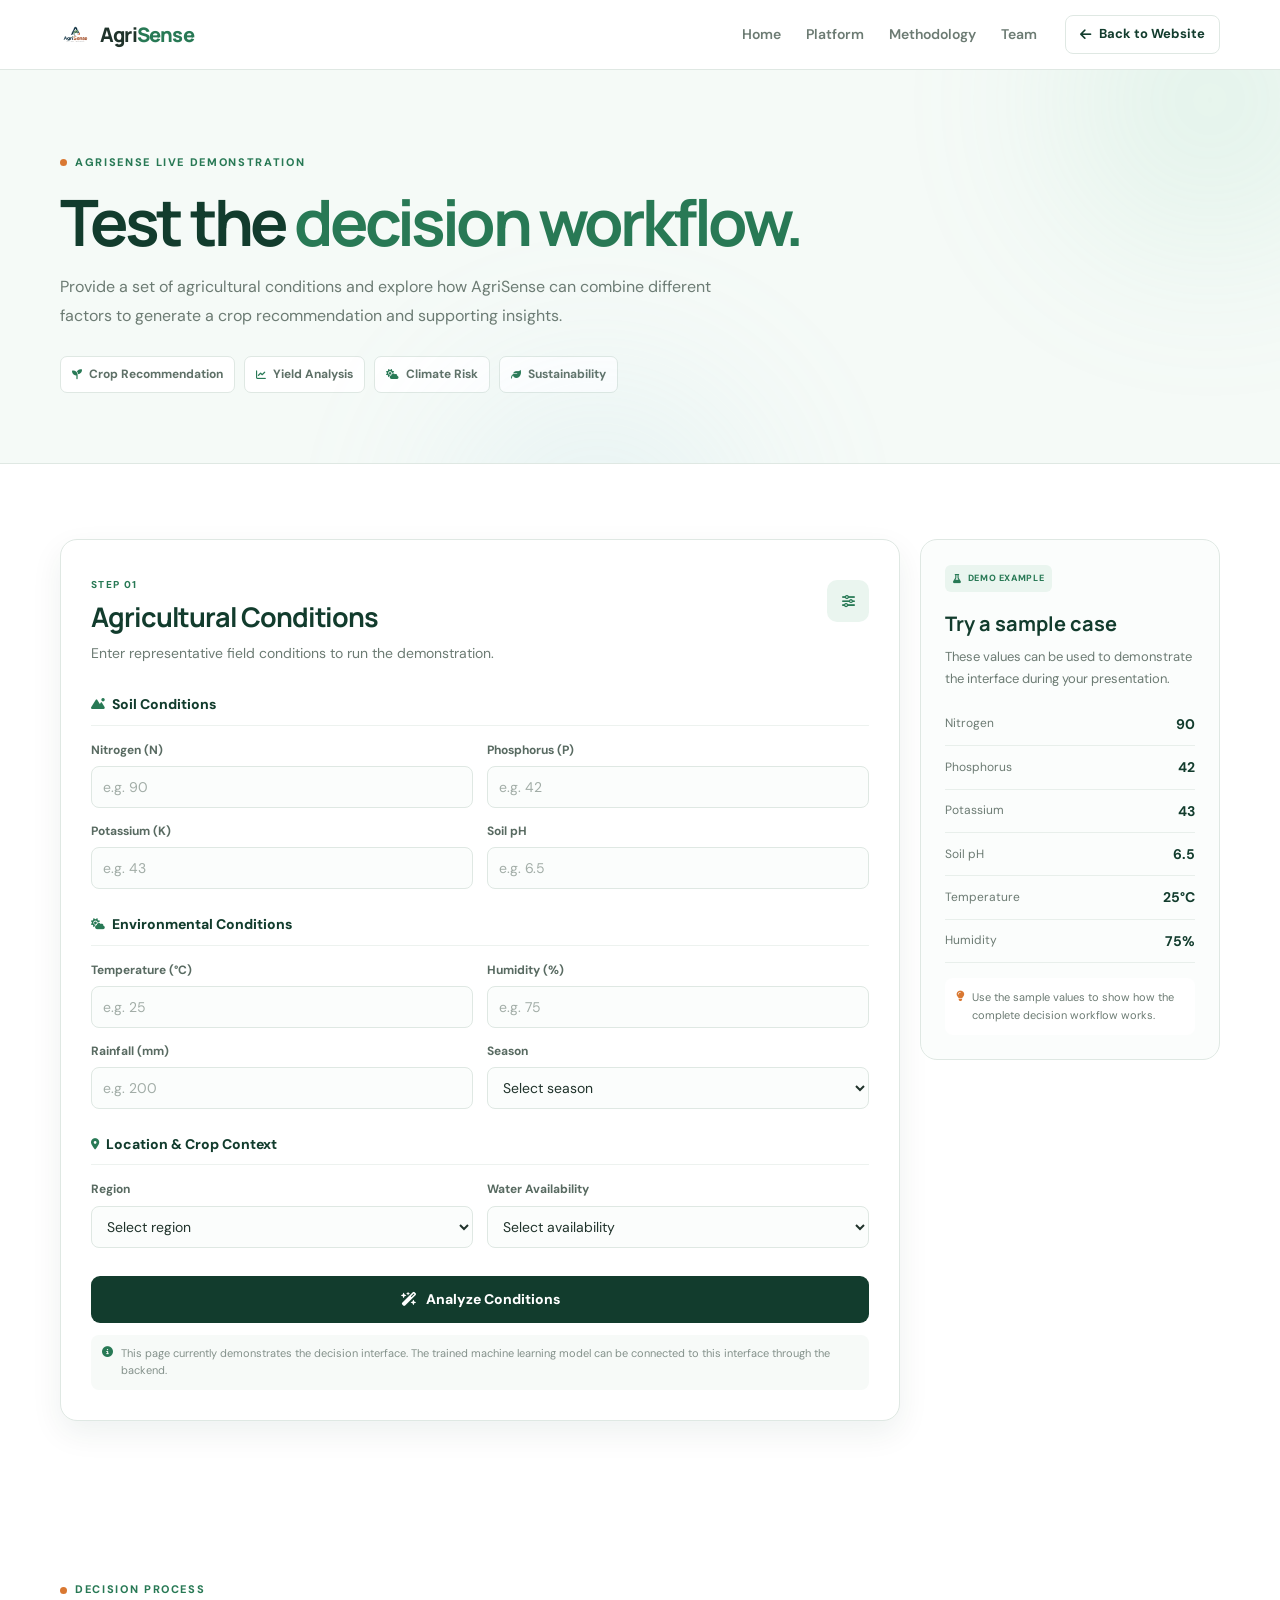
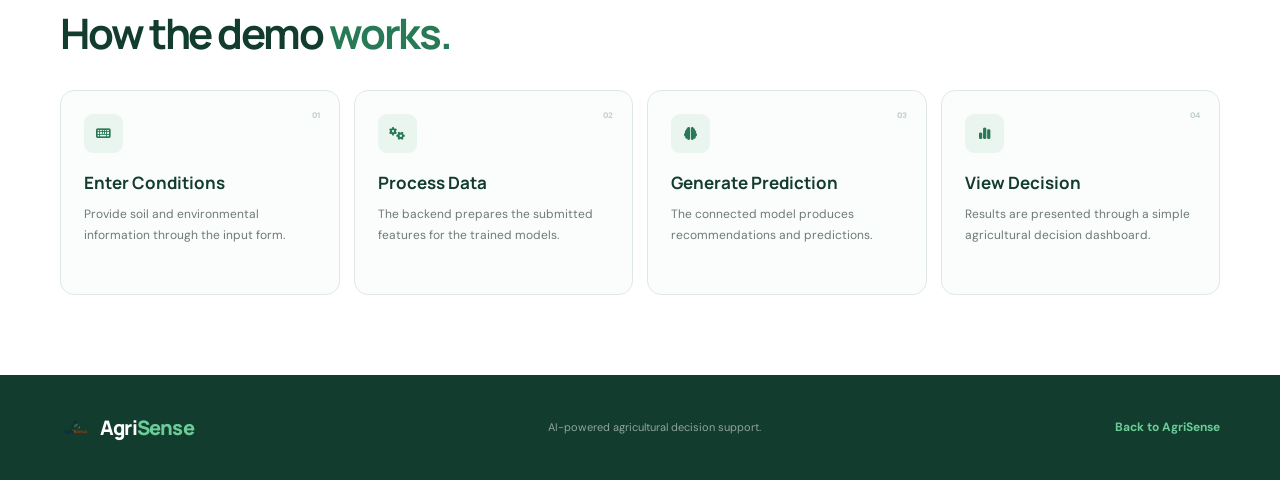
==== live-demo.html @ 23642eed "Add AgriSense frontend" ====
<!DOCTYPE html>
<html lang="en">

<head>

    <meta charset="UTF-8">

    <meta
        name="viewport"
        content="width=device-width, initial-scale=1.0"
    >

    <title>AgriSense | Live Demo</title>

    <meta
        name="description"
        content="AgriSense live agricultural decision-support demonstration."
    >

    <link rel="preconnect" href="https://fonts.googleapis.com">

    <link
        href="https://fonts.googleapis.com/css2?family=DM+Sans:wght@400;500;600;700&family=Manrope:wght@500;600;700;800&display=swap"
        rel="stylesheet"
    >

    <link
        rel="stylesheet"
        href="https://cdnjs.cloudflare.com/ajax/libs/font-awesome/6.5.2/css/all.min.css"
    >

    <link
        rel="stylesheet"
        href="css/demo.css"
    >

</head>


<body>


<!-- =====================================================
     HEADER
===================================================== -->

<header class="demo-header">

    <div class="demo-container nav-container">


        <a
            href="index.html"
            class="demo-brand"
        >

            <img
                src="assets/logo.png"
                alt="AgriSense"
            >

            <span>
                Agri<span>Sense</span>
            </span>

        </a>


        <nav class="demo-nav">

            <a href="index.html">
                Home
            </a>

            <a
                href="index.html#platform"
            >
                Platform
            </a>

            <a
                href="index.html#methodology"
            >
                Methodology
            </a>

            <a
                href="index.html#team"
            >
                Team
            </a>

        </nav>


        <a
            href="index.html"
            class="back-button"
        >

            <i class="fa-solid fa-arrow-left"></i>

            Back to Website

        </a>

    </div>

</header>



<main>


<!-- =====================================================
     DEMO HERO
===================================================== -->

<section class="demo-hero">

    <div class="demo-glow demo-glow-one"></div>

    <div class="demo-glow demo-glow-two"></div>


    <div class="demo-container">


        <div class="demo-hero-content">


            <div class="demo-label">

                <span></span>

                AGRISENSE LIVE DEMONSTRATION

            </div>


            <h1>

                Test the
                <span>decision workflow.</span>

            </h1>


            <p>

                Provide a set of agricultural conditions
                and explore how AgriSense can combine
                different factors to generate a crop
                recommendation and supporting insights.

            </p>


            <div class="demo-info">

                <div>

                    <i class="fa-solid fa-seedling"></i>

                    Crop Recommendation

                </div>


                <div>

                    <i class="fa-solid fa-chart-line"></i>

                    Yield Analysis

                </div>


                <div>

                    <i class="fa-solid fa-cloud-sun"></i>

                    Climate Risk

                </div>


                <div>

                    <i class="fa-solid fa-leaf"></i>

                    Sustainability

                </div>

            </div>

        </div>

    </div>

</section>



<!-- =====================================================
     INPUT WORKSPACE
===================================================== -->

<section class="demo-workspace">

    <div class="demo-container">


        <div class="workspace-grid">


            <!-- INPUT -->

            <div class="input-panel">


                <div class="panel-heading">


                    <div>

                        <span class="step-label">
                            STEP 01
                        </span>

                        <h2>
                            Agricultural Conditions
                        </h2>

                    </div>


                    <div class="panel-icon">

                        <i class="fa-solid fa-sliders"></i>

                    </div>

                </div>


                <p class="panel-description">

                    Enter representative field conditions
                    to run the demonstration.

                </p>



                <form
                    class="demo-form"
                    id="demoForm"
                >


                    <!-- SOIL -->

                    <div class="form-section-title">

                        <i class="fa-solid fa-mountain-sun"></i>

                        Soil Conditions

                    </div>


                    <div class="form-grid">


                        <div class="field">

                            <label for="nitrogen">
                                Nitrogen (N)
                            </label>

                            <input
                                type="number"
                                id="nitrogen"
                                name="nitrogen"
                                placeholder="e.g. 90"
                                min="0"
                                step="0.1"
                                required
                            >

                        </div>


                        <div class="field">

                            <label for="phosphorus">
                                Phosphorus (P)
                            </label>

                            <input
                                type="number"
                                id="phosphorus"
                                name="phosphorus"
                                placeholder="e.g. 42"
                                min="0"
                                step="0.1"
                                required
                            >

                        </div>


                        <div class="field">

                            <label for="potassium">
                                Potassium (K)
                            </label>

                            <input
                                type="number"
                                id="potassium"
                                name="potassium"
                                placeholder="e.g. 43"
                                min="0"
                                step="0.1"
                                required
                            >

                        </div>


                        <div class="field">

                            <label for="ph">
                                Soil pH
                            </label>

                            <input
                                type="number"
                                id="ph"
                                name="ph"
                                placeholder="e.g. 6.5"
                                min="0"
                                max="14"
                                step="0.1"
                                required
                            >

                        </div>


                    </div>



                    <!-- ENVIRONMENT -->

                    <div class="form-section-title">

                        <i class="fa-solid fa-cloud-sun"></i>

                        Environmental Conditions

                    </div>


                    <div class="form-grid">


                        <div class="field">

                            <label for="temperature">
                                Temperature (°C)
                            </label>

                            <input
                                type="number"
                                id="temperature"
                                name="temperature"
                                placeholder="e.g. 25"
                                step="0.1"
                                required
                            >

                        </div>


                        <div class="field">

                            <label for="humidity">
                                Humidity (%)
                            </label>

                            <input
                                type="number"
                                id="humidity"
                                name="humidity"
                                placeholder="e.g. 75"
                                min="0"
                                max="100"
                                step="0.1"
                                required
                            >

                        </div>


                        <div class="field">

                            <label for="rainfall">
                                Rainfall (mm)
                            </label>

                            <input
                                type="number"
                                id="rainfall"
                                name="rainfall"
                                placeholder="e.g. 200"
                                min="0"
                                step="0.1"
                                required
                            >

                        </div>


                        <div class="field">

                            <label for="season">
                                Season
                            </label>

                            <select
                                id="season"
                                name="season"
                                required
                            >

                                <option value="">
                                    Select season
                                </option>

                                <option value="kharif">
                                    Kharif
                                </option>

                                <option value="rabi">
                                    Rabi
                                </option>

                                <option value="summer">
                                    Summer
                                </option>

                                <option value="winter">
                                    Winter
                                </option>

                            </select>

                        </div>


                    </div>



                    <!-- LOCATION -->

                    <div class="form-section-title">

                        <i class="fa-solid fa-location-dot"></i>

                        Location & Crop Context

                    </div>


                    <div class="form-grid">


                        <div class="field">

                            <label for="location">
                                Region
                            </label>

                            <select
                                id="location"
                                name="location"
                            >

                                <option value="">
                                    Select region
                                </option>

                                <option value="central">
                                    Central Bangladesh
                                </option>

                                <option value="north">
                                    Northern Bangladesh
                                </option>

                                <option value="south">
                                    Southern Bangladesh
                                </option>

                                <option value="east">
                                    Eastern Bangladesh
                                </option>

                                <option value="west">
                                    Western Bangladesh
                                </option>

                            </select>

                        </div>


                        <div class="field">

                            <label for="water">
                                Water Availability
                            </label>

                            <select
                                id="water"
                                name="water"
                            >

                                <option value="">
                                    Select availability
                                </option>

                                <option value="low">
                                    Low
                                </option>

                                <option value="medium">
                                    Moderate
                                </option>

                                <option value="high">
                                    High
                                </option>

                            </select>

                        </div>


                    </div>



                    <button
                        type="submit"
                        class="analyze-button"
                        id="analyzeButton"
                    >

                        <i class="fa-solid fa-wand-magic-sparkles"></i>

                        Analyze Conditions

                    </button>


                    <div class="demo-disclaimer">

                        <i class="fa-solid fa-circle-info"></i>

                        <span>

                            This page currently demonstrates
                            the decision interface. The trained
                            machine learning model can be connected
                            to this interface through the backend.

                        </span>

                    </div>


                </form>

            </div>



            <!-- EXAMPLE -->

            <aside class="example-panel">


                <span class="example-badge">

                    <i class="fa-solid fa-flask"></i>

                    DEMO EXAMPLE

                </span>


                <h3>
                    Try a sample case
                </h3>


                <p>

                    These values can be used to demonstrate
                    the interface during your presentation.

                </p>


                <div class="example-item">

                    <span>
                        Nitrogen
                    </span>

                    <strong>
                        90
                    </strong>

                </div>


                <div class="example-item">

                    <span>
                        Phosphorus
                    </span>

                    <strong>
                        42
                    </strong>

                </div>


                <div class="example-item">

                    <span>
                        Potassium
                    </span>

                    <strong>
                        43
                    </strong>

                </div>


                <div class="example-item">

                    <span>
                        Soil pH
                    </span>

                    <strong>
                        6.5
                    </strong>

                </div>


                <div class="example-item">

                    <span>
                        Temperature
                    </span>

                    <strong>
                        25°C
                    </strong>

                </div>


                <div class="example-item">

                    <span>
                        Humidity
                    </span>

                    <strong>
                        75%
                    </strong>

                </div>


                <div class="example-footer">

                    <i class="fa-solid fa-lightbulb"></i>

                    <span>

                        Use the sample values to show how
                        the complete decision workflow works.

                    </span>

                </div>


            </aside>

        </div>

    </div>

</section>



<!-- =====================================================
     LOADING
===================================================== -->

<section
    class="analysis-loading"
    id="analysisLoading"
>

    <div class="demo-container">

        <div class="loader-circle">

            <i class="fa-solid fa-leaf"></i>

        </div>


        <h3>
            Analyzing agricultural conditions
        </h3>


        <p>
            Combining input factors and preparing
            the decision output...
        </p>

    </div>

</section>



<!-- =====================================================
     RESULTS
===================================================== -->

<section
    class="results-section"
    id="results"
>

    <div class="demo-container">


        <div class="results-heading">

            <div>

                <div class="demo-label">

                    <span></span>

                    ANALYSIS RESULT

                </div>

                <h2>

                    Recommended
                    <span>decision.</span>

                </h2>

            </div>


            <p>

                The result summarizes the model decision
                together with supporting agricultural
                indicators.

            </p>

        </div>



        <!-- MAIN RESULT -->

        <div class="main-result-card">


            <div class="result-main">


                <div class="result-rank">
                    #1
                </div>


                <div class="result-crop-icon">

                    <i class="fa-solid fa-wheat-awn"></i>

                </div>


                <div>

                    <span class="result-small-title">
                        RECOMMENDED CROP
                    </span>

                    <h3 id="recommendedCrop">
                        Rice
                    </h3>

                    <p id="recommendationText">
                        Strong overall suitability
                        under the provided conditions.
                    </p>

                </div>

            </div>


            <div class="result-score">

                <span>
                    Suitability
                </span>

                <strong id="suitabilityScore">
                    92%
                </strong>

            </div>

        </div>



        <!-- METRICS -->

        <div class="result-metrics">


            <div class="metric-card">

                <div class="metric-icon">

                    <i class="fa-solid fa-chart-line"></i>

                </div>

                <span>
                    Estimated Yield
                </span>

                <strong id="yieldValue">
                    4.8 t/ha
                </strong>

            </div>


            <div class="metric-card">

                <div class="metric-icon">

                    <i class="fa-solid fa-seedling"></i>

                </div>

                <span>
                    Soil Suitability
                </span>

                <strong id="soilSuitability">
                    High
                </strong>

            </div>


            <div class="metric-card">

                <div class="metric-icon">

                    <i class="fa-solid fa-cloud-sun"></i>

                </div>

                <span>
                    Climate Risk
                </span>

                <strong
                    class="risk-low"
                    id="climateRisk"
                >
                    Low
                </strong>

            </div>


            <div class="metric-card">

                <div class="metric-icon">

                    <i class="fa-solid fa-leaf"></i>

                </div>

                <span>
                    Sustainability
                </span>

                <strong id="sustainabilityScore">
                    87%
                </strong>

            </div>


        </div>



        <!-- LOWER RESULTS -->

        <div class="results-grid">


            <!-- ALTERNATIVES -->

            <div class="alternative-panel">


                <div class="result-panel-heading">

                    <div>

                        <span>
                            ALTERNATIVES
                        </span>

                        <h3>
                            Other suitable crops
                        </h3>

                    </div>

                    <i class="fa-solid fa-list-ol"></i>

                </div>


                <div class="alternative-row">


                    <div>

                        <span class="alternative-rank">
                            02
                        </span>

                        <strong>
                            Maize
                        </strong>

                    </div>


                    <div>

                        <strong>
                            84%
                        </strong>

                        <small>
                            suitability
                        </small>

                    </div>

                </div>


                <div class="alternative-row">


                    <div>

                        <span class="alternative-rank">
                            03
                        </span>

                        <strong>
                            Wheat
                        </strong>

                    </div>


                    <div>

                        <strong>
                            79%
                        </strong>

                        <small>
                            suitability
                        </small>

                    </div>

                </div>


                <div class="alternative-row">


                    <div>

                        <span class="alternative-rank">
                            04
                        </span>

                        <strong>
                            Potato
                        </strong>

                    </div>


                    <div>

                        <strong>
                            74%
                        </strong>

                        <small>
                            suitability
                        </small>

                    </div>

                </div>


            </div>



            <!-- INSIGHT -->

            <div class="insight-panel">


                <div class="result-panel-heading">

                    <div>

                        <span>
                            MODEL INSIGHT
                        </span>

                        <h3>
                            Why this recommendation?
                        </h3>

                    </div>

                    <i class="fa-solid fa-brain"></i>

                </div>


                <p id="insightText">

                    The recommended crop shows strong
                    compatibility with the provided soil
                    nutrients, pH and environmental
                    conditions. The combination of these
                    factors contributes to the higher
                    suitability score.

                </p>


                <div class="insight-points">


                    <div>

                        <i class="fa-solid fa-check"></i>

                        Suitable soil condition

                    </div>


                    <div>

                        <i class="fa-solid fa-check"></i>

                        Favorable temperature range

                    </div>


                    <div>

                        <i class="fa-solid fa-check"></i>

                        Adequate moisture condition

                    </div>


                    <div>

                        <i class="fa-solid fa-check"></i>

                        Lower estimated production risk

                    </div>


                </div>

            </div>

        </div>



        <!-- ACTIONS -->

        <div class="result-actions">


            <button
                type="button"
                class="secondary-demo-button"
                id="editInputs"
            >

                <i class="fa-solid fa-pen"></i>

                Modify Inputs

            </button>


            <button
                type="button"
                class="primary-demo-button"
                id="runAgain"
            >

                <i class="fa-solid fa-rotate"></i>

                Run Again

            </button>

        </div>


    </div>

</section>



<!-- =====================================================
     HOW IT WORKS
===================================================== -->

<section class="how-section">

    <div class="demo-container">


        <div class="how-heading">

            <div class="demo-label">

                <span></span>

                DECISION PROCESS

            </div>


            <h2>

                How the demo
                <span>works.</span>

            </h2>

        </div>



        <div class="how-grid">


            <article class="how-card">

                <span>
                    01
                </span>

                <i class="fa-solid fa-keyboard"></i>

                <h3>
                    Enter Conditions
                </h3>

                <p>

                    Provide soil and environmental
                    information through the input form.

                </p>

            </article>


            <article class="how-card">

                <span>
                    02
                </span>

                <i class="fa-solid fa-gears"></i>

                <h3>
                    Process Data
                </h3>

                <p>

                    The backend prepares the submitted
                    features for the trained models.

                </p>

            </article>


            <article class="how-card">

                <span>
                    03
                </span>

                <i class="fa-solid fa-brain"></i>

                <h3>
                    Generate Prediction
                </h3>

                <p>

                    The connected model produces
                    recommendations and predictions.

                </p>

            </article>


            <article class="how-card">

                <span>
                    04
                </span>

                <i class="fa-solid fa-chart-simple"></i>

                <h3>
                    View Decision
                </h3>

                <p>

                    Results are presented through a
                    simple agricultural decision dashboard.

                </p>

            </article>


        </div>

    </div>

</section>



</main>



<!-- =====================================================
     FOOTER
===================================================== -->

<footer class="demo-footer">

    <div class="demo-container footer-inner">


        <a
            href="index.html"
            class="demo-brand"
        >

            <img
                src="assets/logo.png"
                alt="AgriSense"
            >

            <span>
                Agri<span>Sense</span>
            </span>

        </a>


        <p>
            AI-powered agricultural decision support.
        </p>


        <a href="index.html">
            Back to AgriSense
        </a>

    </div>

</footer>



<script src="js/demo.js"></script>

</body>

</html>
---- css/demo.css ----
:root {
    --demo-green-dark: #123c2d;
    --demo-green: #287955;
    --demo-green-light: #eaf5ef;
    --demo-green-soft: #f5faf7;

    --demo-orange: #d97832;

    --demo-text: #20332b;
    --demo-muted: #6c7b73;
    --demo-light-text: #94a099;

    --demo-border: #dfe8e3;
    --demo-white: #ffffff;

    --demo-container: 1160px;

    --demo-shadow:
        0 12px 32px rgba(18, 60, 45, .07);
}


/* =========================================================
   RESET
========================================================= */

* {
    margin: 0;
    padding: 0;
    box-sizing: border-box;
}

html {
    scroll-behavior: smooth;
}

body {
    font-family: "DM Sans", sans-serif;

    color: var(--demo-text);

    background: #ffffff;

    line-height: 1.6;

    overflow-x: hidden;
}

a {
    text-decoration: none;

    color: inherit;
}

button,
input,
textarea,
select {
    font: inherit;
}

button {
    border: 0;
}

input,
textarea,
select {
    outline: none;
}

img {
    max-width: 100%;

    display: block;
}

::selection {
    background: var(--demo-green);

    color: white;
}


/* =========================================================
   CONTAINER
========================================================= */

.demo-container {
    width:
        min(
            calc(100% - 40px),
            var(--demo-container)
        );

    margin: auto;
}


/* =========================================================
   HEADER
========================================================= */

.demo-header {
    position: sticky;

    top: 0;

    z-index: 1000;

    height: 70px;

    background: rgba(255,255,255,.97);

    border-bottom: 1px solid var(--demo-border);

    backdrop-filter: blur(10px);
}

.nav-container {
    height: 100%;

    display: flex;

    align-items: center;

    gap: 28px;
}


/* BRAND */

.demo-brand {
    display: inline-flex;

    align-items: center;

    gap: 9px;

    font-family: "Manrope", sans-serif;

    font-size: 20px;

    font-weight: 800;

    letter-spacing: -.04em;

    flex-shrink: 0;
}

.demo-brand img {
    width: 31px;
    height: 31px;

    object-fit: contain;
}

.demo-brand span {
    color: var(--demo-text);
}

.demo-brand span span {
    color: var(--demo-green);
}


/* NAV */

.demo-nav {
    display: flex;

    align-items: center;

    gap: 25px;

    margin-left: auto;
}

.demo-nav a {
    color: var(--demo-muted);

    font-size: 10px;

    font-weight: 600;

    transition: color .2s ease;
}

.demo-nav a:hover {
    color: var(--demo-green);
}


/* BACK */

.back-button {
    display: inline-flex;

    align-items: center;

    gap: 8px;

    min-height: 39px;

    padding: 0 14px;

    border: 1px solid var(--demo-border);

    border-radius: 8px;

    background: white;

    color: var(--demo-green-dark);

    font-size: 9px;

    font-weight: 700;

    transition: .25s ease;
}

.back-button:hover {
    border-color: var(--demo-green);

    background: var(--demo-green-light);
}


/* =========================================================
   HERO
========================================================= */

.demo-hero {
    position: relative;

    overflow: hidden;

    padding: 78px 0 70px;

    background: var(--demo-green-soft);

    border-bottom: 1px solid var(--demo-border);
}

.demo-hero-content {
    max-width: 770px;
}

.demo-label {
    display: inline-flex;

    align-items: center;

    gap: 8px;

    color: var(--demo-green);

    font-size: 9px;

    font-weight: 800;

    letter-spacing: .15em;
}

.demo-label span {
    width: 7px;
    height: 7px;

    border-radius: 50%;

    background: var(--demo-orange);
}

.demo-hero h1 {
    margin-top: 15px;

    font-family: "Manrope", sans-serif;

    font-size: clamp(
        42px,
        5.2vw,
        64px
    );

    line-height: 1.04;

    letter-spacing: -.06em;

    color: var(--demo-green-dark);
}

.demo-hero h1 span {
    color: var(--demo-green);
}

.demo-hero-content > p {
    max-width: 700px;

    margin-top: 18px;

    color: var(--demo-muted);

    font-size: 13px;

    line-height: 1.85;
}


/* INFO */

.demo-info {
    display: flex;

    flex-wrap: wrap;

    gap: 9px;

    margin-top: 25px;
}

.demo-info div {
    display: inline-flex;

    align-items: center;

    gap: 7px;

    padding: 8px 11px;

    border: 1px solid var(--demo-border);

    border-radius: 7px;

    background: white;

    color: #5e7067;

    font-size: 8px;

    font-weight: 700;
}

.demo-info i {
    color: var(--demo-green);

    font-size: 10px;
}


/* BACKGROUND DECORATION */

.demo-glow {
    position: absolute;

    width: 300px;
    height: 300px;

    border-radius: 50%;

    filter: blur(90px);

    opacity: .14;

    pointer-events: none;
}

.demo-glow-one {
    right: -80px;

    top: -120px;

    background: #72c79d;
}

.demo-glow-two {
    left: 35%;

    bottom: -220px;

    background: #91c9dc;
}


/* =========================================================
   WORKSPACE
========================================================= */

.demo-workspace {
    padding: 75px 0;

    background: white;
}

.workspace-grid {
    display: grid;

    grid-template-columns:
        minmax(0, 1fr)
        300px;

    gap: 20px;

    align-items: start;
}


/* =========================================================
   INPUT PANEL
========================================================= */

.input-panel {
    padding: 30px;

    border: 1px solid var(--demo-border);

    border-radius: 17px;

    background: white;

    box-shadow: var(--demo-shadow);
}

.panel-heading {
    display: flex;

    align-items: center;

    justify-content: space-between;

    gap: 20px;
}

.step-label {
    color: var(--demo-green);

    font-size: 8px;

    font-weight: 800;

    letter-spacing: .13em;
}

.panel-heading h2 {
    margin-top: 5px;

    font-family: "Manrope", sans-serif;

    font-size: 24px;

    line-height: 1.2;

    letter-spacing: -.04em;

    color: var(--demo-green-dark);
}

.panel-icon {
    width: 42px;
    height: 42px;

    display: grid;

    place-items: center;

    border-radius: 10px;

    background: var(--demo-green-light);

    color: var(--demo-green);

    font-size: 13px;
}

.panel-description {
    max-width: 620px;

    margin-top: 8px;

    color: var(--demo-muted);

    font-size: 10px;

    line-height: 1.7;
}


/* =========================================================
   FORM
========================================================= */

.demo-form {
    margin-top: 28px;
}

.form-section-title {
    display: flex;

    align-items: center;

    gap: 7px;

    margin-top: 24px;

    padding-bottom: 9px;

    border-bottom: 1px solid #edf2ef;

    color: var(--demo-green-dark);

    font-size: 10px;

    font-weight: 800;
}

.form-section-title:first-child {
    margin-top: 0;
}

.form-section-title i {
    color: var(--demo-green);

    font-size: 11px;
}

.form-grid {
    display: grid;

    grid-template-columns:
        repeat(2,1fr);

    gap: 14px;

    margin-top: 15px;
}

.field {
    display: flex;

    flex-direction: column;

    gap: 6px;
}

.field label {
    color: #586a61;

    font-size: 8px;

    font-weight: 700;
}

.field input,
.field select {
    width: 100%;

    height: 42px;

    padding: 0 11px;

    border: 1px solid var(--demo-border);

    border-radius: 8px;

    background: #fbfdfc;

    color: var(--demo-text);

    font-size: 10px;

    transition:
        border-color .2s ease,
        box-shadow .2s ease,
        background .2s ease;
}

.field input:focus,
.field select:focus {
    border-color: var(--demo-green);

    background: white;

    box-shadow:
        0 0 0 3px
        rgba(40,121,85,.08);
}

.field input::placeholder {
    color: #a2ada7;
}


/* =========================================================
   ANALYZE BUTTON
========================================================= */

.analyze-button {
    width: 100%;

    min-height: 47px;

    display: flex;

    align-items: center;

    justify-content: center;

    gap: 9px;

    margin-top: 28px;

    border-radius: 9px;

    background: var(--demo-green-dark);

    color: white;

    font-size: 10px;

    font-weight: 800;

    cursor: pointer;

    transition:
        background .25s ease,
        transform .25s ease;
}

.analyze-button:hover {
    background: var(--demo-green);

    transform: translateY(-2px);
}

.analyze-button:disabled {
    opacity: .7;

    cursor: wait;

    transform: none;
}


/* =========================================================
   DISCLAIMER
========================================================= */

.demo-disclaimer {
    display: flex;

    align-items: flex-start;

    gap: 8px;

    margin-top: 12px;

    padding: 10px 11px;

    border-radius: 8px;

    background: #f7faf8;

    color: #84918b;

    font-size: 8px;

    line-height: 1.6;
}

.demo-disclaimer i {
    flex-shrink: 0;

    margin-top: 2px;

    color: var(--demo-green);
}


/* =========================================================
   EXAMPLE PANEL
========================================================= */

.example-panel {
    position: sticky;

    top: 90px;

    padding: 24px;

    border: 1px solid var(--demo-border);

    border-radius: 17px;

    background: #fbfdfc;
}

.example-badge {
    display: inline-flex;

    align-items: center;

    gap: 6px;

    padding: 6px 8px;

    border-radius: 6px;

    background: var(--demo-green-light);

    color: var(--demo-green);

    font-size: 7px;

    font-weight: 800;

    letter-spacing: .07em;
}

.example-panel h3 {
    margin-top: 16px;

    font-family: "Manrope", sans-serif;

    font-size: 17px;

    color: var(--demo-green-dark);
}

.example-panel > p {
    margin-top: 6px;

    color: var(--demo-muted);

    font-size: 9px;

    line-height: 1.65;
}

.example-item {
    display: flex;

    align-items: center;

    justify-content: space-between;

    padding: 10px 0;

    border-bottom: 1px solid #e8efeb;
}

.example-item:first-of-type {
    margin-top: 13px;
}

.example-item span {
    color: var(--demo-muted);

    font-size: 9px;
}

.example-item strong {
    color: var(--demo-green-dark);

    font-size: 10px;
}

.example-footer {
    display: flex;

    gap: 8px;

    margin-top: 15px;

    padding: 11px;

    border-radius: 8px;

    background: white;

    color: var(--demo-muted);

    font-size: 8px;

    line-height: 1.6;
}

.example-footer i {
    color: var(--demo-orange);

    margin-top: 2px;
}


/* =========================================================
   LOADING
========================================================= */

.analysis-loading {
    display: none;

    padding: 80px 0;

    text-align: center;

    background: var(--demo-green-soft);

    border-top: 1px solid var(--demo-border);

    border-bottom: 1px solid var(--demo-border);
}

.analysis-loading.show {
    display: block;

    animation:
        fadeIn .35s ease;
}

.loader-circle {
    width: 54px;
    height: 54px;

    display: grid;

    place-items: center;

    margin: auto;

    border: 2px solid #cfe4d8;

    border-top-color: var(--demo-green);

    border-radius: 50%;

    color: var(--demo-green);

    animation:
        spin 1s linear infinite;
}

.loader-circle i {
    animation:
        counterSpin 1s linear infinite;
}

.analysis-loading h3 {
    margin-top: 18px;

    font-family: "Manrope", sans-serif;

    font-size: 18px;

    color: var(--demo-green-dark);
}

.analysis-loading p {
    margin-top: 5px;

    color: var(--demo-muted);

    font-size: 10px;
}

@keyframes spin {

    to {
        transform: rotate(360deg);
    }

}

@keyframes counterSpin {

    to {
        transform: rotate(-360deg);
    }

}

@keyframes fadeIn {

    from {
        opacity: 0;
    }

    to {
        opacity: 1;
    }

}


/* =========================================================
   RESULTS
========================================================= */

.results-section {
    display: none;

    padding: 78px 0;

    background: #f7faf8;

    border-top: 1px solid var(--demo-border);
}

.results-section.show {
    display: block;

    animation:
        resultAppear .6s ease;
}

@keyframes resultAppear {

    from {
        opacity: 0;

        transform: translateY(18px);
    }

    to {
        opacity: 1;

        transform: translateY(0);
    }

}

.results-heading {
    display: grid;

    grid-template-columns: 1fr 1fr;

    gap: 50px;

    align-items: end;

    margin-bottom: 30px;
}

.results-heading h2 {
    margin-top: 10px;

    font-family: "Manrope", sans-serif;

    font-size: clamp(
        31px,
        4vw,
        46px
    );

    line-height: 1.05;

    letter-spacing: -.05em;

    color: var(--demo-green-dark);
}

.results-heading h2 span {
    color: var(--demo-green);
}

.results-heading > p {
    color: var(--demo-muted);

    font-size: 10px;

    line-height: 1.8;
}


/* =========================================================
   MAIN RESULT
========================================================= */

.main-result-card {
    display: flex;

    align-items: center;

    justify-content: space-between;

    gap: 30px;

    padding: 27px 30px;

    border: 1px solid #cfe1d7;

    border-radius: 16px;

    background: white;

    box-shadow: var(--demo-shadow);
}

.result-main {
    display: flex;

    align-items: center;

    gap: 15px;
}

.result-rank {
    width: 34px;
    height: 34px;

    display: grid;

    place-items: center;

    border-radius: 8px;

    background: var(--demo-green-dark);

    color: white;

    font-size: 9px;

    font-weight: 800;
}

.result-crop-icon {
    width: 50px;
    height: 50px;

    display: grid;

    place-items: center;

    border-radius: 12px;

    background: var(--demo-green-light);

    color: var(--demo-green);

    font-size: 18px;
}

.result-small-title {
    color: var(--demo-light-text);

    font-size: 7px;

    font-weight: 800;

    letter-spacing: .13em;
}

.result-main h3 {
    margin-top: 1px;

    font-family: "Manrope", sans-serif;

    font-size: 25px;

    letter-spacing: -.04em;

    color: var(--demo-green-dark);
}

.result-main p {
    margin-top: 2px;

    color: var(--demo-muted);

    font-size: 9px;
}

.result-score {
    min-width: 110px;

    text-align: right;
}

.result-score span {
    display: block;

    color: var(--demo-light-text);

    font-size: 8px;
}

.result-score strong {
    display: block;

    margin-top: 1px;

    color: var(--demo-green);

    font-family: "Manrope", sans-serif;

    font-size: 31px;

    line-height: 1;
}


/* =========================================================
   METRICS
========================================================= */

.result-metrics {
    display: grid;

    grid-template-columns:
        repeat(4,1fr);

    gap: 13px;

    margin-top: 14px;
}

.metric-card {
    min-height: 125px;

    padding: 18px;

    border: 1px solid var(--demo-border);

    border-radius: 13px;

    background: white;
}

.metric-icon {
    width: 30px;
    height: 30px;

    display: grid;

    place-items: center;

    border-radius: 7px;

    background: var(--demo-green-light);

    color: var(--demo-green);

    font-size: 10px;
}

.metric-card > span {
    display: block;

    margin-top: 14px;

    color: var(--demo-muted);

    font-size: 8px;
}

.metric-card > strong {
    display: block;

    margin-top: 3px;

    font-family: "Manrope", sans-serif;

    font-size: 17px;

    color: var(--demo-green-dark);
}

.metric-card .risk-low {
    color: var(--demo-green);
}


/* =========================================================
   LOWER RESULTS
========================================================= */

.results-grid {
    display: grid;

    grid-template-columns:
        .9fr
        1.1fr;

    gap: 14px;

    margin-top: 14px;
}

.alternative-panel,
.insight-panel {
    padding: 24px;

    border: 1px solid var(--demo-border);

    border-radius: 13px;

    background: white;
}

.result-panel-heading {
    display: flex;

    align-items: flex-start;

    justify-content: space-between;

    gap: 20px;
}

.result-panel-heading span {
    color: var(--demo-green);

    font-size: 7px;

    font-weight: 800;

    letter-spacing: .12em;
}

.result-panel-heading h3 {
    margin-top: 4px;

    font-family: "Manrope", sans-serif;

    font-size: 16px;

    color: var(--demo-green-dark);
}

.result-panel-heading > i {
    color: var(--demo-green);

    font-size: 14px;
}


/* ALTERNATIVES */

.alternative-row {
    display: flex;

    align-items: center;

    justify-content: space-between;

    padding: 14px 0;

    border-bottom: 1px solid #edf2ef;
}

.alternative-row:last-child {
    border-bottom: 0;
}

.alternative-row > div:first-child {
    display: flex;

    align-items: center;

    gap: 9px;
}

.alternative-rank {
    width: 25px;
    height: 25px;

    display: grid;

    place-items: center;

    border-radius: 6px;

    background: #f0f5f2;

    color: var(--demo-muted);

    font-size: 7px;

    font-weight: 800;
}

.alternative-row strong {
    color: var(--demo-green-dark);

    font-size: 10px;
}

.alternative-row > div:last-child {
    text-align: right;
}

.alternative-row > div:last-child strong {
    display: block;

    color: var(--demo-green);

    font-size: 11px;
}

.alternative-row small {
    display: block;

    color: var(--demo-light-text);

    font-size: 7px;
}


/* INSIGHT */

.insight-panel > p {
    margin-top: 19px;

    color: var(--demo-muted);

    font-size: 10px;

    line-height: 1.8;
}

.insight-points {
    display: grid;

    grid-template-columns:
        repeat(2,1fr);

    gap: 8px;

    margin-top: 17px;
}

.insight-points div {
    display: flex;

    align-items: center;

    gap: 7px;

    padding: 9px;

    border-radius: 7px;

    background: var(--demo-green-soft);

    color: #607068;

    font-size: 8px;
}

.insight-points i {
    color: var(--demo-green);

    font-size: 8px;
}


/* =========================================================
   RESULT ACTIONS
========================================================= */

.result-actions {
    display: flex;

    justify-content: center;

    gap: 9px;

    margin-top: 25px;
}

.primary-demo-button,
.secondary-demo-button {
    min-height: 40px;

    padding: 0 15px;

    display: inline-flex;

    align-items: center;

    justify-content: center;

    gap: 7px;

    border-radius: 8px;

    font-size: 9px;

    font-weight: 800;

    cursor: pointer;

    transition: .25s ease;
}

.primary-demo-button {
    background: var(--demo-green-dark);

    color: white;
}

.primary-demo-button:hover {
    background: var(--demo-green);

    transform: translateY(-2px);
}

.secondary-demo-button {
    border: 1px solid var(--demo-border);

    background: white;

    color: var(--demo-green-dark);
}

.secondary-demo-button:hover {
    border-color: var(--demo-green);

    transform: translateY(-2px);
}


/* =========================================================
   HOW IT WORKS
========================================================= */

.how-section {
    padding: 80px 0;

    background: white;
}

.how-heading h2 {
    margin-top: 10px;

    font-family: "Manrope", sans-serif;

    font-size: 40px;

    line-height: 1.05;

    letter-spacing: -.05em;

    color: var(--demo-green-dark);
}

.how-heading h2 span {
    color: var(--demo-green);
}

.how-grid {
    display: grid;

    grid-template-columns:
        repeat(4,1fr);

    gap: 14px;

    margin-top: 35px;
}

.how-card {
    position: relative;

    padding: 23px;

    min-height: 205px;

    border: 1px solid var(--demo-border);

    border-radius: 14px;

    background: #fbfdfc;

    transition: .25s ease;
}

.how-card:hover {
    transform: translateY(-4px);

    box-shadow: var(--demo-shadow);
}

.how-card > span {
    position: absolute;

    top: 18px;

    right: 19px;

    color: #c1cec8;

    font-size: 8px;

    font-weight: 800;
}

.how-card > i {
    width: 39px;
    height: 39px;

    display: grid;

    place-items: center;

    border-radius: 9px;

    background: var(--demo-green-light);

    color: var(--demo-green);

    font-size: 13px;
}

.how-card h3 {
    margin-top: 16px;

    font-family: "Manrope", sans-serif;

    font-size: 13px;

    color: var(--demo-green-dark);
}

.how-card p {
    margin-top: 7px;

    color: var(--demo-muted);

    font-size: 9px;

    line-height: 1.7;
}


/* =========================================================
   FOOTER
========================================================= */

.demo-footer {
    background: var(--demo-green-dark);

    color: white;
}

.footer-inner {
    min-height: 105px;

    display: flex;

    align-items: center;

    justify-content: space-between;

    gap: 25px;
}

.footer-inner .demo-brand span {
    color: white;
}

.footer-inner .demo-brand span span {
    color: #6ccc99;
}

.footer-inner p {
    color: #8fa69b;

    font-size: 8px;
}

.footer-inner > a:last-child {
    color: #6ccc99;

    font-size: 9px;

    font-weight: 700;
}


/* =========================================================
   RESPONSIVE
========================================================= */

@media (max-width: 950px) {

    .workspace-grid {
        grid-template-columns: 1fr;
    }

    .example-panel {
        position: static;

        max-width: 100%;
    }

    .results-heading {
        grid-template-columns: 1fr;

        gap: 15px;
    }

    .how-grid {
        grid-template-columns:
            repeat(2,1fr);
    }

}


@media (max-width: 750px) {

    .demo-header {
        height: 65px;
    }

    .demo-nav {
        display: none;
    }

    .back-button {
        margin-left: auto;
    }

    .demo-hero {
        padding: 60px 0;
    }

    .demo-hero h1 {
        font-size: 45px;
    }

    .workspace-grid {
        gap: 15px;
    }

    .input-panel {
        padding: 23px;
    }

    .result-metrics {
        grid-template-columns:
            repeat(2,1fr);
    }

    .results-grid {
        grid-template-columns: 1fr;
    }

    .main-result-card {
        align-items: flex-start;

        flex-direction: column;
    }

    .result-score {
        text-align: left;
    }

    .footer-inner {
        flex-wrap: wrap;

        padding: 25px 0;
    }

}


@media (max-width: 560px) {

    .demo-container {
        width:
            calc(100% - 28px);
    }

    .demo-hero {
        padding: 50px 0;
    }

    .demo-hero h1 {
        font-size: 37px;
    }

    .demo-hero-content > p {
        font-size: 11px;
    }

    .demo-info {
        display: grid;

        grid-template-columns:
            repeat(2,1fr);
    }

    .demo-info div {
        min-height: 34px;
    }

    .form-grid {
        grid-template-columns: 1fr;
    }

    .panel-heading h2 {
        font-size: 21px;
    }

    .main-result-card {
        padding: 22px;
    }

    .result-main {
        align-items: flex-start;
    }

    .result-main h3 {
        font-size: 22px;
    }

    .result-metrics {
        grid-template-columns: 1fr 1fr;
    }

    .metric-card {
        min-height: 115px;

        padding: 14px;
    }

    .insight-points {
        grid-template-columns: 1fr;
    }

    .result-actions {
        flex-direction: column;
    }

    .primary-demo-button,
    .secondary-demo-button {
        width: 100%;
    }

    .how-grid {
        grid-template-columns: 1fr;
    }

    .how-heading h2 {
        font-size: 32px;
    }

}


@media (max-width: 380px) {

    .demo-brand {
        font-size: 17px;
    }

    .demo-brand img {
        width: 27px;
        height: 27px;
    }

    .back-button {
        padding: 0 10px;
    }

    .back-button i {
        display: none;
    }

    .demo-hero h1 {
        font-size: 34px;
    }

    .demo-info {
        grid-template-columns: 1fr;
    }

    .result-metrics {
        grid-template-columns: 1fr;
    }

}
/* =========================================================
   LIVE DEMO - GLOBAL FONT SIZE FIX
========================================================= */

body {
    font-size: 16px;
}


/* HEADER */

.demo-nav a {
    font-size: 14px;
}

.back-button {
    font-size: 13px;
}


/* HERO */

.demo-label {
    font-size: 11px;
}

.demo-hero h1 {
    font-size: clamp(44px, 5.2vw, 64px);
}

.demo-hero-content > p {
    font-size: 16px;
    line-height: 1.8;
}

.demo-info div {
    font-size: 12px;
}


/* INPUT PANEL */

.step-label {
    font-size: 10px;
}

.panel-heading h2 {
    font-size: 27px;
}

.panel-description {
    font-size: 14px;
    line-height: 1.75;
}


/* FORM */

.form-section-title {
    font-size: 14px;
}

.field label {
    font-size: 12px;
}

.field input,
.field select {
    font-size: 14px;
}

.analyze-button {
    font-size: 14px;
}

.demo-disclaimer {
    font-size: 11px;
}


/* EXAMPLE PANEL */

.example-badge {
    font-size: 9px;
}

.example-panel h3 {
    font-size: 20px;
}

.example-panel > p {
    font-size: 13px;
    line-height: 1.7;
}

.example-item span {
    font-size: 12px;
}

.example-item strong {
    font-size: 14px;
}

.example-footer {
    font-size: 11px;
}


/* LOADING */

.analysis-loading h3 {
    font-size: 20px;
}

.analysis-loading p {
    font-size: 12px;
}


/* RESULTS */

.results-heading h2 {
    font-size: clamp(34px, 4vw, 48px);
}

.results-heading > p {
    font-size: 14px;
    line-height: 1.8;
}


/* MAIN RESULT */

.result-small-title {
    font-size: 9px;
}

.result-main h3 {
    font-size: 30px;
}

.result-main p {
    font-size: 13px;
}

.result-score span {
    font-size: 10px;
}

.result-score strong {
    font-size: 34px;
}


/* RESULT METRICS */

.metric-card > span {
    font-size: 12px;
}

.metric-card > strong {
    font-size: 21px;
}


/* RESULT PANELS */

.result-panel-heading span {
    font-size: 9px;
}

.result-panel-heading h3 {
    font-size: 19px;
}

.alternative-row strong {
    font-size: 14px;
}

.alternative-row small {
    font-size: 10px;
}

.insight-panel > p {
    font-size: 13px;
    line-height: 1.8;
}

.insight-points div {
    font-size: 11px;
}


/* RESULT BUTTONS */

.primary-demo-button,
.secondary-demo-button {
    font-size: 13px;
}


/* HOW IT WORKS */

.how-heading h2 {
    font-size: 42px;
}

.how-card h3 {
    font-size: 17px;
}

.how-card p {
    font-size: 12px;
    line-height: 1.75;
}


/* FOOTER */

.footer-inner p {
    font-size: 11px;
}

.footer-inner > a:last-child {
    font-size: 12px;
}


/* =========================================================
   MOBILE FONT ADJUSTMENT
========================================================= */

@media (max-width: 700px) {

    .demo-hero h1 {
        font-size: 42px;
    }

    .demo-hero-content > p {
        font-size: 14px;
    }

    .panel-heading h2 {
        font-size: 24px;
    }

    .form-section-title {
        font-size: 13px;
    }

    .field label {
        font-size: 11px;
    }

    .field input,
    .field select {
        font-size: 13px;
    }

    .results-heading h2 {
        font-size: 35px;
    }

    .result-main h3 {
        font-size: 27px;
    }

    .metric-card > span {
        font-size: 11px;
    }

    .metric-card > strong {
        font-size: 19px;
    }

    .insight-panel > p {
        font-size: 12px;
    }

    .how-heading h2 {
        font-size: 34px;
    }

}


/* =========================================================
   SMALL MOBILE
========================================================= */

@media (max-width: 500px) {

    .demo-hero h1 {
        font-size: 36px;
    }

    .demo-info div {
        font-size: 11px;
    }

    .panel-heading h2 {
        font-size: 22px;
    }

    .example-panel h3 {
        font-size: 18px;
    }

    .result-main h3 {
        font-size: 24px;
    }

    .result-score strong {
        font-size: 30px;
    }

    .how-heading h2 {
        font-size: 31px;
    }

}
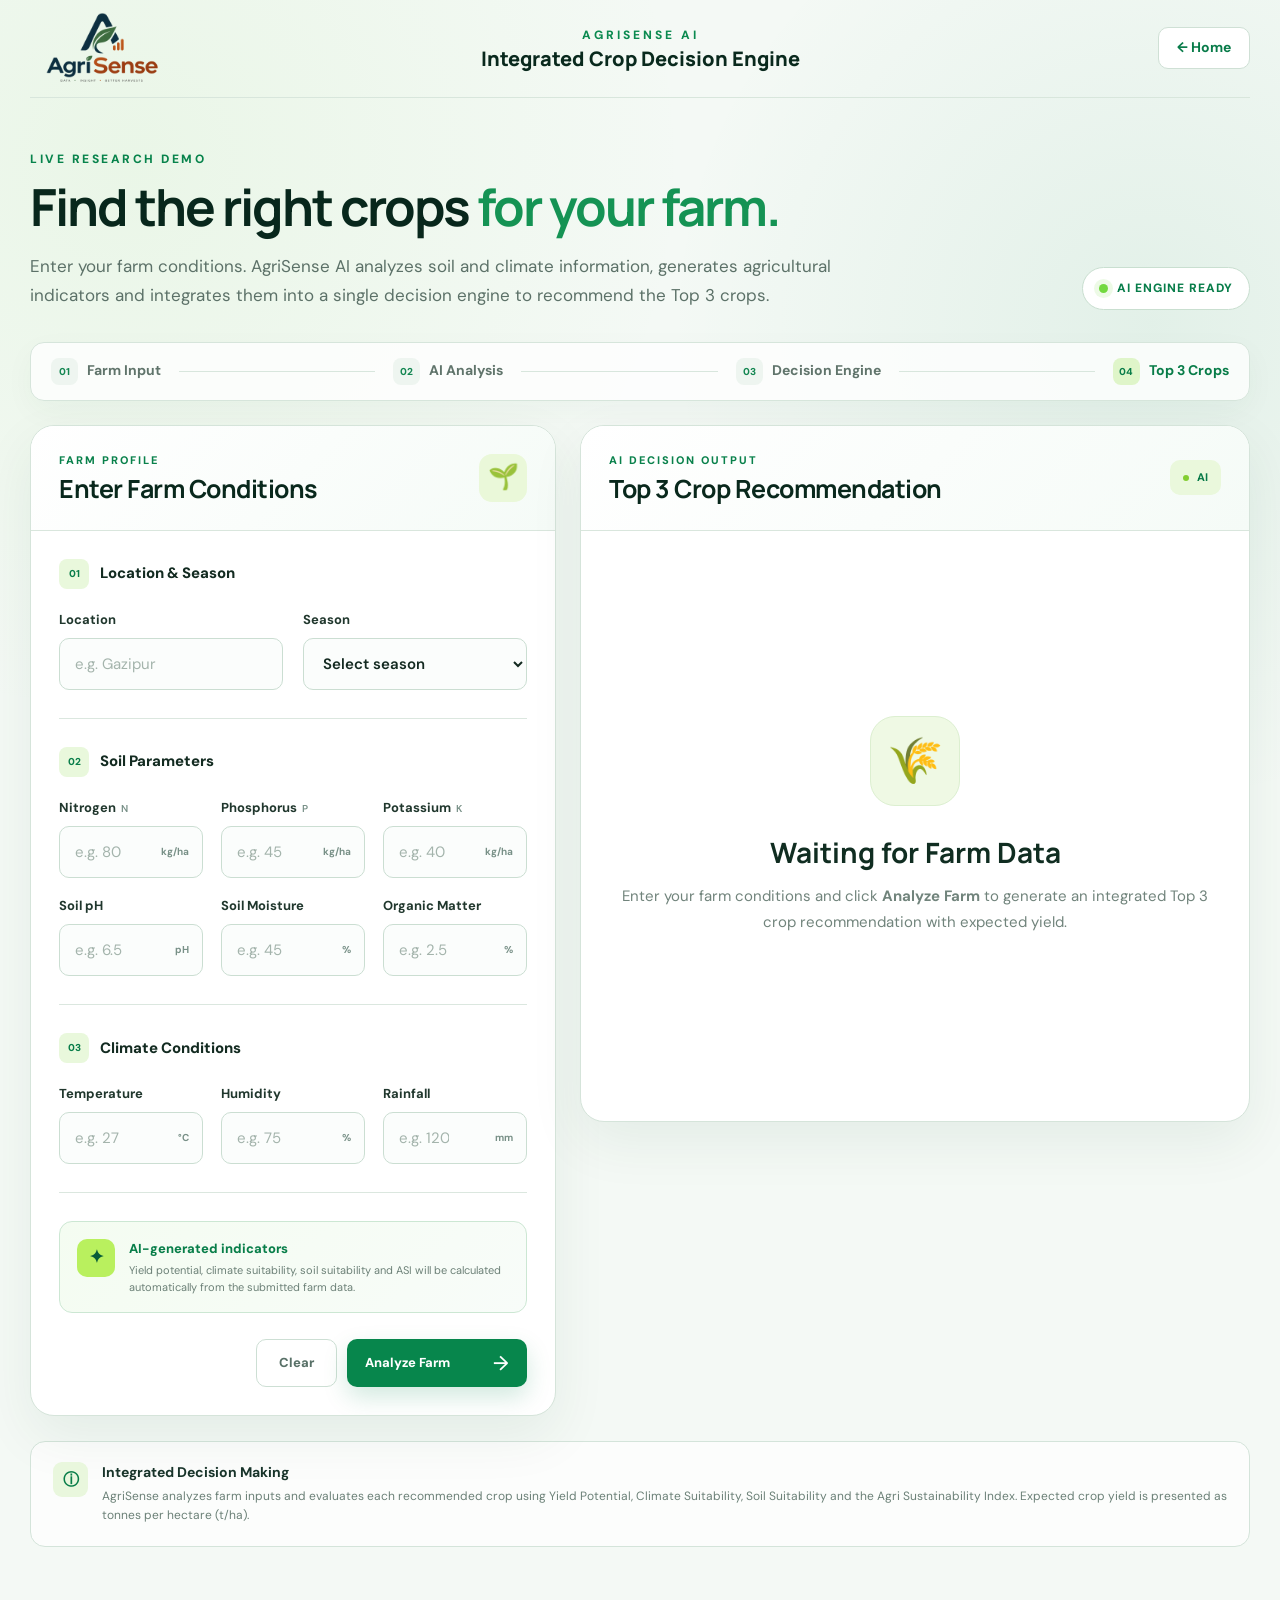
==== commit 2737210a: "Update AgroSense live demo UI" ====
--- a/live-demo.html
+++ b/live-demo.html
@@ -5,34 +5,25 @@
 
     <meta charset="UTF-8">
 
-    <meta
-        name="viewport"
-        content="width=device-width, initial-scale=1.0"
-    >
-
-    <title>AgriSense | Live Demo</title>
-
-    <meta
-        name="description"
-        content="AgriSense live agricultural decision-support demonstration."
-    >
-
-    <link rel="preconnect" href="https://fonts.googleapis.com">
-
-    <link
-        href="https://fonts.googleapis.com/css2?family=DM+Sans:wght@400;500;600;700&family=Manrope:wght@500;600;700;800&display=swap"
-        rel="stylesheet"
-    >
-
-    <link
-        rel="stylesheet"
-        href="https://cdnjs.cloudflare.com/ajax/libs/font-awesome/6.5.2/css/all.min.css"
-    >
-
-    <link
-        rel="stylesheet"
-        href="css/demo.css"
-    >
+    <meta name="viewport"
+          content="width=device-width, initial-scale=1.0">
+
+    <title>AgriSense AI | Integrated Crop Decision Engine</title>
+
+    <!-- Google Font -->
+    <link rel="preconnect"
+          href="https://fonts.googleapis.com">
+
+    <link rel="preconnect"
+          href="https://fonts.gstatic.com"
+          crossorigin>
+
+    <link href="https://fonts.googleapis.com/css2?family=DM+Sans:wght@400;500;600;700;800&family=Manrope:wght@600;700;800&display=swap"
+          rel="stylesheet">
+
+    <!-- Demo CSS -->
+    <link rel="stylesheet"
+          href="./css/demo.css?v=40">
 
 </head>
 
@@ -40,1336 +31,1603 @@
 <body>
 
 
-<!-- =====================================================
-     HEADER
-===================================================== -->
-
-<header class="demo-header">
-
-    <div class="demo-container nav-container">
+<div class="demo-page">
+
+
+    <!-- =====================================================
+         HEADER
+         ===================================================== -->
+
+    <header class="demo-header">
+
+
+        <div class="demo-brand">
+
+            <a href="./index.html">
+
+                <img
+                    src="./assets/logo.png"
+                    alt="AgriSense AI Logo"
+                >
+
+            </a>
+
+        </div>
+
+
+        <div class="demo-title">
+
+            <span>
+                AGRISENSE AI
+            </span>
+
+            <h1>
+                Integrated Crop Decision Engine
+            </h1>
+
+        </div>
 
 
         <a
-            href="index.html"
-            class="demo-brand"
+            href="./index.html"
+            class="back-btn"
         >
-
-            <img
-                src="assets/logo.png"
-                alt="AgriSense"
-            >
-
-            <span>
-                Agri<span>Sense</span>
-            </span>
-
+            ← Home
         </a>
 
 
-        <nav class="demo-nav">
-
-            <a href="index.html">
-                Home
-            </a>
-
-            <a
-                href="index.html#platform"
-            >
-                Platform
-            </a>
-
-            <a
-                href="index.html#methodology"
-            >
-                Methodology
-            </a>
-
-            <a
-                href="index.html#team"
-            >
-                Team
-            </a>
-
-        </nav>
-
-
-        <a
-            href="index.html"
-            class="back-button"
-        >
-
-            <i class="fa-solid fa-arrow-left"></i>
-
-            Back to Website
-
-        </a>
-
-    </div>
-
-</header>
-
-
-
-<main>
-
-
-<!-- =====================================================
-     DEMO HERO
-===================================================== -->
-
-<section class="demo-hero">
-
-    <div class="demo-glow demo-glow-one"></div>
-
-    <div class="demo-glow demo-glow-two"></div>
-
-
-    <div class="demo-container">
-
-
-        <div class="demo-hero-content">
-
-
-            <div class="demo-label">
-
-                <span></span>
-
-                AGRISENSE LIVE DEMONSTRATION
+    </header>
+
+
+
+    <!-- =====================================================
+         MAIN
+         ===================================================== -->
+
+    <main class="demo-main">
+
+
+        <!-- =================================================
+             INTRO
+             ================================================= -->
+
+        <section class="demo-intro">
+
+
+            <div>
+
+                <span class="demo-label">
+                    LIVE RESEARCH DEMO
+                </span>
+
+
+                <h2>
+                    Find the right crops
+                    <span>for your farm.</span>
+                </h2>
+
+
+                <p>
+                    Enter your farm conditions. AgriSense AI
+                    analyzes soil and climate information,
+                    generates agricultural indicators and
+                    integrates them into a single decision
+                    engine to recommend the Top 3 crops.
+                </p>
 
             </div>
 
 
-            <h1>
-
-                Test the
-                <span>decision workflow.</span>
-
-            </h1>
-
-
-            <p>
-
-                Provide a set of agricultural conditions
-                and explore how AgriSense can combine
-                different factors to generate a crop
-                recommendation and supporting insights.
-
-            </p>
-
-
-            <div class="demo-info">
-
-                <div>
-
-                    <i class="fa-solid fa-seedling"></i>
-
-                    Crop Recommendation
+            <div class="demo-status">
+
+                <span class="status-dot"></span>
+
+                AI ENGINE READY
+
+            </div>
+
+
+        </section>
+
+
+
+        <!-- =================================================
+             PROCESS FLOW
+             ================================================= -->
+
+        <section class="mini-flow">
+
+
+            <div class="flow-item">
+
+                <span>01</span>
+
+                <strong>
+                    Farm Input
+                </strong>
+
+            </div>
+
+
+            <div class="flow-line"></div>
+
+
+            <div class="flow-item">
+
+                <span>02</span>
+
+                <strong>
+                    AI Analysis
+                </strong>
+
+            </div>
+
+
+            <div class="flow-line"></div>
+
+
+            <div class="flow-item">
+
+                <span>03</span>
+
+                <strong>
+                    Decision Engine
+                </strong>
+
+            </div>
+
+
+            <div class="flow-line"></div>
+
+
+            <div class="flow-item active">
+
+                <span>04</span>
+
+                <strong>
+                    Top 3 Crops
+                </strong>
+
+            </div>
+
+
+        </section>
+
+
+
+        <!-- =================================================
+             WORKSPACE
+             ================================================= -->
+
+        <section class="demo-workspace">
+
+
+            <!-- =================================================
+                 LEFT PANEL
+                 ================================================= -->
+
+            <div class="input-panel">
+
+
+                <!-- HEADER -->
+
+                <div class="panel-heading">
+
+
+                    <div>
+
+                        <span>
+                            FARM PROFILE
+                        </span>
+
+                        <h3>
+                            Enter Farm Conditions
+                        </h3>
+
+                    </div>
+
+
+                    <div class="panel-icon">
+                        🌱
+                    </div>
+
 
                 </div>
 
 
-                <div>
-
-                    <i class="fa-solid fa-chart-line"></i>
-
-                    Yield Analysis
+
+                <!-- =================================================
+                     FARM FORM
+                     ================================================= -->
+
+                <form
+                    id="predictionForm"
+                    class="farm-form"
+                >
+
+
+                    <!-- =================================================
+                         LOCATION & SEASON
+                         ================================================= -->
+
+                    <div class="form-section">
+
+
+                        <div class="form-section-title">
+
+                            <span>
+                                01
+                            </span>
+
+                            Location &amp; Season
+
+                        </div>
+
+
+                        <div class="form-grid">
+
+
+                            <!-- LOCATION -->
+
+                            <div class="input-group">
+
+                                <label for="location">
+                                    Location
+                                </label>
+
+                                <input
+                                    type="text"
+                                    id="location"
+                                    name="location"
+                                    placeholder="e.g. Gazipur"
+                                    required
+                                >
+
+                            </div>
+
+
+                            <!-- SEASON -->
+
+                            <div class="input-group">
+
+                                <label for="season">
+                                    Season
+                                </label>
+
+                                <select
+                                    id="season"
+                                    name="season"
+                                    required
+                                >
+
+                                    <option value="">
+                                        Select season
+                                    </option>
+
+                                    <option value="Aus">
+                                        Aus
+                                    </option>
+
+                                    <option value="Aman">
+                                        Aman
+                                    </option>
+
+                                    <option value="Boro">
+                                        Boro
+                                    </option>
+
+                                    <option value="Rabi">
+                                        Rabi
+                                    </option>
+
+                                    <option value="Kharif">
+                                        Kharif
+                                    </option>
+
+                                </select>
+
+                            </div>
+
+
+                        </div>
+
+                    </div>
+
+
+
+                    <!-- =================================================
+                         SOIL PARAMETERS
+                         ================================================= -->
+
+                    <div class="form-section">
+
+
+                        <div class="form-section-title">
+
+                            <span>
+                                02
+                            </span>
+
+                            Soil Parameters
+
+                        </div>
+
+
+                        <div class="form-grid three">
+
+
+                            <!-- NITROGEN -->
+
+                            <div class="input-group">
+
+                                <label for="nitrogen">
+
+                                    Nitrogen
+
+                                    <small>
+                                        N
+                                    </small>
+
+                                </label>
+
+
+                                <div class="input-unit">
+
+                                    <input
+                                        type="number"
+                                        id="nitrogen"
+                                        name="nitrogen"
+                                        placeholder="e.g. 80"
+                                        min="0"
+                                        step="0.01"
+                                        required
+                                    >
+
+                                    <span>
+                                        kg/ha
+                                    </span>
+
+                                </div>
+
+                            </div>
+
+
+
+                            <!-- PHOSPHORUS -->
+
+                            <div class="input-group">
+
+                                <label for="phosphorus">
+
+                                    Phosphorus
+
+                                    <small>
+                                        P
+                                    </small>
+
+                                </label>
+
+
+                                <div class="input-unit">
+
+                                    <input
+                                        type="number"
+                                        id="phosphorus"
+                                        name="phosphorus"
+                                        placeholder="e.g. 45"
+                                        min="0"
+                                        step="0.01"
+                                        required
+                                    >
+
+                                    <span>
+                                        kg/ha
+                                    </span>
+
+                                </div>
+
+                            </div>
+
+
+
+                            <!-- POTASSIUM -->
+
+                            <div class="input-group">
+
+                                <label for="potassium">
+
+                                    Potassium
+
+                                    <small>
+                                        K
+                                    </small>
+
+                                </label>
+
+
+                                <div class="input-unit">
+
+                                    <input
+                                        type="number"
+                                        id="potassium"
+                                        name="potassium"
+                                        placeholder="e.g. 40"
+                                        min="0"
+                                        step="0.01"
+                                        required
+                                    >
+
+                                    <span>
+                                        kg/ha
+                                    </span>
+
+                                </div>
+
+                            </div>
+
+
+
+                            <!-- PH -->
+
+                            <div class="input-group">
+
+                                <label for="ph">
+                                    Soil pH
+                                </label>
+
+
+                                <div class="input-unit">
+
+                                    <input
+                                        type="number"
+                                        id="ph"
+                                        name="ph"
+                                        placeholder="e.g. 6.5"
+                                        min="0"
+                                        max="14"
+                                        step="0.01"
+                                        required
+                                    >
+
+                                    <span>
+                                        pH
+                                    </span>
+
+                                </div>
+
+                            </div>
+
+
+
+                            <!-- SOIL MOISTURE -->
+
+                            <div class="input-group">
+
+                                <label for="soilMoisture">
+                                    Soil Moisture
+                                </label>
+
+
+                                <div class="input-unit">
+
+                                    <input
+                                        type="number"
+                                        id="soilMoisture"
+                                        name="soilMoisture"
+                                        placeholder="e.g. 45"
+                                        min="0"
+                                        max="100"
+                                        step="0.01"
+                                        required
+                                    >
+
+                                    <span>
+                                        %
+                                    </span>
+
+                                </div>
+
+                            </div>
+
+
+
+                            <!-- ORGANIC MATTER -->
+
+                            <div class="input-group">
+
+                                <label for="organicMatter">
+                                    Organic Matter
+                                </label>
+
+
+                                <div class="input-unit">
+
+                                    <input
+                                        type="number"
+                                        id="organicMatter"
+                                        name="organicMatter"
+                                        placeholder="e.g. 2.5"
+                                        min="0"
+                                        step="0.01"
+                                        required
+                                    >
+
+                                    <span>
+                                        %
+                                    </span>
+
+                                </div>
+
+                            </div>
+
+
+                        </div>
+
+                    </div>
+
+
+
+                    <!-- =================================================
+                         CLIMATE
+                         ================================================= -->
+
+                    <div class="form-section">
+
+
+                        <div class="form-section-title">
+
+                            <span>
+                                03
+                            </span>
+
+                            Climate Conditions
+
+                        </div>
+
+
+                        <div class="form-grid three">
+
+
+                            <!-- TEMPERATURE -->
+
+                            <div class="input-group">
+
+                                <label for="temperature">
+                                    Temperature
+                                </label>
+
+
+                                <div class="input-unit">
+
+                                    <input
+                                        type="number"
+                                        id="temperature"
+                                        name="temperature"
+                                        placeholder="e.g. 27"
+                                        step="0.01"
+                                        required
+                                    >
+
+                                    <span>
+                                        °C
+                                    </span>
+
+                                </div>
+
+                            </div>
+
+
+
+                            <!-- HUMIDITY -->
+
+                            <div class="input-group">
+
+                                <label for="humidity">
+                                    Humidity
+                                </label>
+
+
+                                <div class="input-unit">
+
+                                    <input
+                                        type="number"
+                                        id="humidity"
+                                        name="humidity"
+                                        placeholder="e.g. 75"
+                                        min="0"
+                                        max="100"
+                                        step="0.01"
+                                        required
+                                    >
+
+                                    <span>
+                                        %
+                                    </span>
+
+                                </div>
+
+                            </div>
+
+
+
+                            <!-- RAINFALL -->
+
+                            <div class="input-group">
+
+                                <label for="rainfall">
+                                    Rainfall
+                                </label>
+
+
+                                <div class="input-unit">
+
+                                    <input
+                                        type="number"
+                                        id="rainfall"
+                                        name="rainfall"
+                                        placeholder="e.g. 1200"
+                                        min="0"
+                                        step="0.01"
+                                        required
+                                    >
+
+                                    <span>
+                                        mm
+                                    </span>
+
+                                </div>
+
+                            </div>
+
+
+                        </div>
+
+                    </div>
+
+
+
+                    <!-- =================================================
+                         GENERATED INDICATORS NOTE
+                         ================================================= -->
+
+                    <div class="derived-note">
+
+
+                        <div class="derived-icon">
+                            ✦
+                        </div>
+
+
+                        <div>
+
+                            <strong>
+                                AI-generated indicators
+                            </strong>
+
+
+                            <p>
+                                Yield potential, climate suitability,
+                                soil suitability and ASI will be
+                                calculated automatically from the
+                                submitted farm data.
+                            </p>
+
+                        </div>
+
+
+                    </div>
+
+
+
+                    <!-- =================================================
+                         ACTIONS
+                         ================================================= -->
+
+                    <div class="form-actions">
+
+
+                        <button
+                            type="button"
+                            class="clear-btn"
+                            id="clearForm"
+                        >
+                            Clear
+                        </button>
+
+
+                        <button
+                            type="submit"
+                            class="predict-btn"
+                            id="predictBtn"
+                        >
+
+                            <span>
+                                Analyze Farm
+                            </span>
+
+                            <b>
+                                →
+                            </b>
+
+                        </button>
+
+
+                    </div>
+
+
+                </form>
+
+
+            </div>
+
+
+
+            <!-- =================================================
+                 RIGHT PANEL
+                 ================================================= -->
+
+            <div class="result-panel">
+
+
+                <!-- =================================================
+                     RESULT HEADER
+                     ================================================= -->
+
+                <div class="result-heading">
+
+
+                    <div>
+
+                        <span>
+                            AI DECISION OUTPUT
+                        </span>
+
+                        <h3>
+                            Top 3 Crop Recommendation
+                        </h3>
+
+                    </div>
+
+
+                    <div class="ai-badge">
+
+                        <span></span>
+
+                        AI
+
+                    </div>
+
 
                 </div>
 
 
-                <div>
-
-                    <i class="fa-solid fa-cloud-sun"></i>
-
-                    Climate Risk
+
+                <!-- =================================================
+                     LOADING
+                     ================================================= -->
+
+                <div
+                    class="loading-state"
+                    id="loadingState"
+                    style="display:none;"
+                >
+
+
+                    <div class="loader"></div>
+
+
+                    <strong>
+                        Analyzing farm data...
+                    </strong>
+
+
+                    <p>
+                        Integrating soil, climate, yield potential
+                        and sustainability indicators.
+                    </p>
+
 
                 </div>
 
 
-                <div>
-
-                    <i class="fa-solid fa-leaf"></i>
-
-                    Sustainability
+
+                <!-- =================================================
+                     EMPTY RESULT
+                     ================================================= -->
+
+                <div
+                    class="empty-result"
+                    id="emptyResult"
+                >
+
+
+                    <div class="empty-icon">
+                        🌾
+                    </div>
+
+
+                    <h4>
+                        Waiting for Farm Data
+                    </h4>
+
+
+                    <p>
+                        Enter your farm conditions and click
+                        <strong>Analyze Farm</strong> to generate
+                        an integrated Top 3 crop recommendation
+                        with expected yield.
+                    </p>
+
 
                 </div>
 
+
+
+                <!-- =================================================
+                     RESULT CONTENT
+                     ================================================= -->
+
+                <div
+                    class="result-content"
+                    id="resultContent"
+                    style="display:none;"
+                >
+
+
+
+                    <!-- =================================================
+                         CROP 1 — RICE
+                         ================================================= -->
+
+                    <article
+                        class="crop-card crop-card-first"
+                    >
+
+
+                        <div class="crop-card-top">
+
+
+                            <div class="crop-rank">
+                                #1
+                            </div>
+
+
+                            <div class="best-match">
+                                TOP RECOMMENDATION
+                            </div>
+
+
+                        </div>
+
+
+                        <div class="crop-main">
+
+
+                            <div class="crop-information">
+
+
+                                <h4 id="crop1">
+                                    Rice
+                                </h4>
+
+
+                                <p id="crop1Reason">
+                                    Strong compatibility with the
+                                    submitted farm conditions.
+                                </p>
+
+
+                            </div>
+
+
+                            <div class="yield-result">
+
+
+                                <span>
+                                    EXPECTED YIELD
+                                </span>
+
+
+                                <strong id="yield1">
+                                    4.8
+                                </strong>
+
+
+                                <small>
+                                    t/ha
+                                </small>
+
+
+                            </div>
+
+
+                        </div>
+
+
+
+                        <!-- CROP 1 FACTORS -->
+
+                        <div class="crop-factors">
+
+
+                            <!-- Yield Potential -->
+
+                            <div class="crop-factor">
+
+                                <div class="crop-factor-top">
+
+                                    <span>
+                                        Yield Potential
+                                    </span>
+
+                                    <strong id="crop1YieldPotential">
+                                        88%
+                                    </strong>
+
+                                </div>
+
+
+                                <div class="crop-factor-bar">
+
+                                    <i
+                                        id="crop1YieldBar"
+                                        style="width:88%;"
+                                    ></i>
+
+                                </div>
+
+                            </div>
+
+
+
+                            <!-- Climate -->
+
+                            <div class="crop-factor">
+
+                                <div class="crop-factor-top">
+
+                                    <span>
+                                        Climate Suitability
+                                    </span>
+
+                                    <strong id="crop1Climate">
+                                        92%
+                                    </strong>
+
+                                </div>
+
+
+                                <div class="crop-factor-bar">
+
+                                    <i
+                                        id="crop1ClimateBar"
+                                        style="width:92%;"
+                                    ></i>
+
+                                </div>
+
+                            </div>
+
+
+
+                            <!-- Soil -->
+
+                            <div class="crop-factor">
+
+                                <div class="crop-factor-top">
+
+                                    <span>
+                                        Soil Suitability
+                                    </span>
+
+                                    <strong id="crop1Soil">
+                                        91%
+                                    </strong>
+
+                                </div>
+
+
+                                <div class="crop-factor-bar">
+
+                                    <i
+                                        id="crop1SoilBar"
+                                        style="width:91%;"
+                                    ></i>
+
+                                </div>
+
+                            </div>
+
+
+
+                            <!-- ASI -->
+
+                            <div class="crop-factor">
+
+                                <div class="crop-factor-top">
+
+                                    <span>
+                                        Agri Sustainability Index
+                                    </span>
+
+                                    <strong id="crop1ASI">
+                                        78%
+                                    </strong>
+
+                                </div>
+
+
+                                <div class="crop-factor-bar">
+
+                                    <i
+                                        id="crop1ASIBar"
+                                        style="width:78%;"
+                                    ></i>
+
+                                </div>
+
+                            </div>
+
+
+                        </div>
+
+
+                    </article>
+
+
+
+                    <!-- =================================================
+                         CROP 2 — MAIZE
+                         ================================================= -->
+
+                    <article
+                        class="crop-card"
+                    >
+
+
+                        <div class="crop-card-top">
+
+
+                            <div class="crop-rank">
+                                #2
+                            </div>
+
+
+                            <div class="crop-position">
+                                RECOMMENDED
+                            </div>
+
+
+                        </div>
+
+
+                        <div class="crop-main">
+
+
+                            <div class="crop-information">
+
+
+                                <h4 id="crop2">
+                                    Maize
+                                </h4>
+
+
+                                <p id="crop2Reason">
+                                    Good potential under the current
+                                    climate and soil profile.
+                                </p>
+
+
+                            </div>
+
+
+                            <div class="yield-result">
+
+
+                                <span>
+                                    EXPECTED YIELD
+                                </span>
+
+
+                                <strong id="yield2">
+                                    6.2
+                                </strong>
+
+
+                                <small>
+                                    t/ha
+                                </small>
+
+
+                            </div>
+
+
+                        </div>
+
+
+
+                        <!-- CROP 2 FACTORS -->
+
+                        <div class="crop-factors">
+
+
+                            <!-- Yield -->
+
+                            <div class="crop-factor">
+
+                                <div class="crop-factor-top">
+
+                                    <span>
+                                        Yield Potential
+                                    </span>
+
+                                    <strong id="crop2YieldPotential">
+                                        84%
+                                    </strong>
+
+                                </div>
+
+
+                                <div class="crop-factor-bar">
+
+                                    <i
+                                        id="crop2YieldBar"
+                                        style="width:84%;"
+                                    ></i>
+
+                                </div>
+
+                            </div>
+
+
+
+                            <!-- Climate -->
+
+                            <div class="crop-factor">
+
+                                <div class="crop-factor-top">
+
+                                    <span>
+                                        Climate Suitability
+                                    </span>
+
+                                    <strong id="crop2Climate">
+                                        86%
+                                    </strong>
+
+                                </div>
+
+
+                                <div class="crop-factor-bar">
+
+                                    <i
+                                        id="crop2ClimateBar"
+                                        style="width:86%;"
+                                    ></i>
+
+                                </div>
+
+                            </div>
+
+
+
+                            <!-- Soil -->
+
+                            <div class="crop-factor">
+
+                                <div class="crop-factor-top">
+
+                                    <span>
+                                        Soil Suitability
+                                    </span>
+
+                                    <strong id="crop2Soil">
+                                        82%
+                                    </strong>
+
+                                </div>
+
+
+                                <div class="crop-factor-bar">
+
+                                    <i
+                                        id="crop2SoilBar"
+                                        style="width:82%;"
+                                    ></i>
+
+                                </div>
+
+                            </div>
+
+
+
+                            <!-- ASI -->
+
+                            <div class="crop-factor">
+
+                                <div class="crop-factor-top">
+
+                                    <span>
+                                        Agri Sustainability Index
+                                    </span>
+
+                                    <strong id="crop2ASI">
+                                        75%
+                                    </strong>
+
+                                </div>
+
+
+                                <div class="crop-factor-bar">
+
+                                    <i
+                                        id="crop2ASIBar"
+                                        style="width:75%;"
+                                    ></i>
+
+                                </div>
+
+                            </div>
+
+
+                        </div>
+
+
+                    </article>
+
+
+
+                    <!-- =================================================
+                         CROP 3 — WHEAT
+                         ================================================= -->
+
+                    <article
+                        class="crop-card"
+                    >
+
+
+                        <div class="crop-card-top">
+
+
+                            <div class="crop-rank">
+                                #3
+                            </div>
+
+
+                            <div class="crop-position">
+                                ALTERNATIVE
+                            </div>
+
+
+                        </div>
+
+
+                        <div class="crop-main">
+
+
+                            <div class="crop-information">
+
+
+                                <h4 id="crop3">
+                                    Wheat
+                                </h4>
+
+
+                                <p id="crop3Reason">
+                                    A suitable alternative considering
+                                    climate and sustainability indicators.
+                                </p>
+
+
+                            </div>
+
+
+                            <div class="yield-result">
+
+
+                                <span>
+                                    EXPECTED YIELD
+                                </span>
+
+
+                                <strong id="yield3">
+                                    3.7
+                                </strong>
+
+
+                                <small>
+                                    t/ha
+                                </small>
+
+
+                            </div>
+
+
+                        </div>
+
+
+
+                        <!-- CROP 3 FACTORS -->
+
+                        <div class="crop-factors">
+
+
+                            <!-- Yield -->
+
+                            <div class="crop-factor">
+
+                                <div class="crop-factor-top">
+
+                                    <span>
+                                        Yield Potential
+                                    </span>
+
+                                    <strong id="crop3YieldPotential">
+                                        76%
+                                    </strong>
+
+                                </div>
+
+
+                                <div class="crop-factor-bar">
+
+                                    <i
+                                        id="crop3YieldBar"
+                                        style="width:76%;"
+                                    ></i>
+
+                                </div>
+
+                            </div>
+
+
+
+                            <!-- Climate -->
+
+                            <div class="crop-factor">
+
+                                <div class="crop-factor-top">
+
+                                    <span>
+                                        Climate Suitability
+                                    </span>
+
+                                    <strong id="crop3Climate">
+                                        79%
+                                    </strong>
+
+                                </div>
+
+
+                                <div class="crop-factor-bar">
+
+                                    <i
+                                        id="crop3ClimateBar"
+                                        style="width:79%;"
+                                    ></i>
+
+                                </div>
+
+                            </div>
+
+
+
+                            <!-- Soil -->
+
+                            <div class="crop-factor">
+
+                                <div class="crop-factor-top">
+
+                                    <span>
+                                        Soil Suitability
+                                    </span>
+
+                                    <strong id="crop3Soil">
+                                        81%
+                                    </strong>
+
+                                </div>
+
+
+                                <div class="crop-factor-bar">
+
+                                    <i
+                                        id="crop3SoilBar"
+                                        style="width:81%;"
+                                    ></i>
+
+                                </div>
+
+                            </div>
+
+
+
+                            <!-- ASI -->
+
+                            <div class="crop-factor">
+
+                                <div class="crop-factor-top">
+
+                                    <span>
+                                        Agri Sustainability Index
+                                    </span>
+
+                                    <strong id="crop3ASI">
+                                        73%
+                                    </strong>
+
+                                </div>
+
+
+                                <div class="crop-factor-bar">
+
+                                    <i
+                                        id="crop3ASIBar"
+                                        style="width:73%;"
+                                    ></i>
+
+                                </div>
+
+                            </div>
+
+
+                        </div>
+
+
+                    </article>
+
+
+
+                    <!-- =================================================
+                         GENERATED ASI
+                         ================================================= -->
+
+                    <div class="asi-generated">
+
+
+                        <div class="asi-generated-icon">
+                            ♻
+                        </div>
+
+
+                        <div>
+
+                            <span>
+                                GENERATED INDICATOR
+                            </span>
+
+
+                            <strong>
+                                Agri Sustainability Index
+                            </strong>
+
+
+                            <p>
+                                Automatically generated from the
+                                submitted farm and environmental data.
+                            </p>
+
+                        </div>
+
+
+                        <strong
+                            class="asi-value"
+                            id="asiValue"
+                        >
+                            78
+                        </strong>
+
+
+                    </div>
+
+
+
+                    <!-- =================================================
+                         EXPLAINABLE AI
+                         ================================================= -->
+
+                    <div class="explanation-box">
+
+
+                        <div class="explanation-icon">
+                            ✦
+                        </div>
+
+
+                        <div>
+
+                            <span>
+                                EXPLAINABLE AI
+                            </span>
+
+
+                            <p id="explanationText">
+                                The recommendation combines yield
+                                potential, climate suitability, soil
+                                condition and the system-generated
+                                Agri Sustainability Index before
+                                ranking the final Top 3 crops.
+                            </p>
+
+                        </div>
+
+
+                    </div>
+
+
+
+                    <!-- =================================================
+                         NEW ANALYSIS
+                         ================================================= -->
+
+                    <button
+                        type="button"
+                        class="new-analysis-btn"
+                        id="newAnalysis"
+                    >
+
+                        ↻
+                        Run New Analysis
+
+                    </button>
+
+
+                </div>
+
+
             </div>
 
-        </div>
-
-    </div>
-
-</section>
-
-
-
-<!-- =====================================================
-     INPUT WORKSPACE
-===================================================== -->
-
-<section class="demo-workspace">
-
-    <div class="demo-container">
-
-
-        <div class="workspace-grid">
-
-
-            <!-- INPUT -->
-
-            <div class="input-panel">
-
-
-                <div class="panel-heading">
-
-
-                    <div>
-
-                        <span class="step-label">
-                            STEP 01
-                        </span>
-
-                        <h2>
-                            Agricultural Conditions
-                        </h2>
-
-                    </div>
-
-
-                    <div class="panel-icon">
-
-                        <i class="fa-solid fa-sliders"></i>
-
-                    </div>
-
-                </div>
-
-
-                <p class="panel-description">
-
-                    Enter representative field conditions
-                    to run the demonstration.
-
+
+        </section>
+
+
+
+        <!-- =================================================
+             INFORMATION NOTE
+             ================================================= -->
+
+        <section class="demo-note">
+
+
+            <div class="note-icon">
+                ⓘ
+            </div>
+
+
+            <div>
+
+                <strong>
+                    Integrated Decision Making
+                </strong>
+
+
+                <p>
+                    AgriSense analyzes farm inputs and evaluates
+                    each recommended crop using Yield Potential,
+                    Climate Suitability, Soil Suitability and the
+                    Agri Sustainability Index. Expected crop yield
+                    is presented as tonnes per hectare (t/ha).
                 </p>
 
-
-
-                <form
-                    class="demo-form"
-                    id="demoForm"
-                >
-
-
-                    <!-- SOIL -->
-
-                    <div class="form-section-title">
-
-                        <i class="fa-solid fa-mountain-sun"></i>
-
-                        Soil Conditions
-
-                    </div>
-
-
-                    <div class="form-grid">
-
-
-                        <div class="field">
-
-                            <label for="nitrogen">
-                                Nitrogen (N)
-                            </label>
-
-                            <input
-                                type="number"
-                                id="nitrogen"
-                                name="nitrogen"
-                                placeholder="e.g. 90"
-                                min="0"
-                                step="0.1"
-                                required
-                            >
-
-                        </div>
-
-
-                        <div class="field">
-
-                            <label for="phosphorus">
-                                Phosphorus (P)
-                            </label>
-
-                            <input
-                                type="number"
-                                id="phosphorus"
-                                name="phosphorus"
-                                placeholder="e.g. 42"
-                                min="0"
-                                step="0.1"
-                                required
-                            >
-
-                        </div>
-
-
-                        <div class="field">
-
-                            <label for="potassium">
-                                Potassium (K)
-                            </label>
-
-                            <input
-                                type="number"
-                                id="potassium"
-                                name="potassium"
-                                placeholder="e.g. 43"
-                                min="0"
-                                step="0.1"
-                                required
-                            >
-
-                        </div>
-
-
-                        <div class="field">
-
-                            <label for="ph">
-                                Soil pH
-                            </label>
-
-                            <input
-                                type="number"
-                                id="ph"
-                                name="ph"
-                                placeholder="e.g. 6.5"
-                                min="0"
-                                max="14"
-                                step="0.1"
-                                required
-                            >
-
-                        </div>
-
-
-                    </div>
-
-
-
-                    <!-- ENVIRONMENT -->
-
-                    <div class="form-section-title">
-
-                        <i class="fa-solid fa-cloud-sun"></i>
-
-                        Environmental Conditions
-
-                    </div>
-
-
-                    <div class="form-grid">
-
-
-                        <div class="field">
-
-                            <label for="temperature">
-                                Temperature (°C)
-                            </label>
-
-                            <input
-                                type="number"
-                                id="temperature"
-                                name="temperature"
-                                placeholder="e.g. 25"
-                                step="0.1"
-                                required
-                            >
-
-                        </div>
-
-
-                        <div class="field">
-
-                            <label for="humidity">
-                                Humidity (%)
-                            </label>
-
-                            <input
-                                type="number"
-                                id="humidity"
-                                name="humidity"
-                                placeholder="e.g. 75"
-                                min="0"
-                                max="100"
-                                step="0.1"
-                                required
-                            >
-
-                        </div>
-
-
-                        <div class="field">
-
-                            <label for="rainfall">
-                                Rainfall (mm)
-                            </label>
-
-                            <input
-                                type="number"
-                                id="rainfall"
-                                name="rainfall"
-                                placeholder="e.g. 200"
-                                min="0"
-                                step="0.1"
-                                required
-                            >
-
-                        </div>
-
-
-                        <div class="field">
-
-                            <label for="season">
-                                Season
-                            </label>
-
-                            <select
-                                id="season"
-                                name="season"
-                                required
-                            >
-
-                                <option value="">
-                                    Select season
-                                </option>
-
-                                <option value="kharif">
-                                    Kharif
-                                </option>
-
-                                <option value="rabi">
-                                    Rabi
-                                </option>
-
-                                <option value="summer">
-                                    Summer
-                                </option>
-
-                                <option value="winter">
-                                    Winter
-                                </option>
-
-                            </select>
-
-                        </div>
-
-
-                    </div>
-
-
-
-                    <!-- LOCATION -->
-
-                    <div class="form-section-title">
-
-                        <i class="fa-solid fa-location-dot"></i>
-
-                        Location & Crop Context
-
-                    </div>
-
-
-                    <div class="form-grid">
-
-
-                        <div class="field">
-
-                            <label for="location">
-                                Region
-                            </label>
-
-                            <select
-                                id="location"
-                                name="location"
-                            >
-
-                                <option value="">
-                                    Select region
-                                </option>
-
-                                <option value="central">
-                                    Central Bangladesh
-                                </option>
-
-                                <option value="north">
-                                    Northern Bangladesh
-                                </option>
-
-                                <option value="south">
-                                    Southern Bangladesh
-                                </option>
-
-                                <option value="east">
-                                    Eastern Bangladesh
-                                </option>
-
-                                <option value="west">
-                                    Western Bangladesh
-                                </option>
-
-                            </select>
-
-                        </div>
-
-
-                        <div class="field">
-
-                            <label for="water">
-                                Water Availability
-                            </label>
-
-                            <select
-                                id="water"
-                                name="water"
-                            >
-
-                                <option value="">
-                                    Select availability
-                                </option>
-
-                                <option value="low">
-                                    Low
-                                </option>
-
-                                <option value="medium">
-                                    Moderate
-                                </option>
-
-                                <option value="high">
-                                    High
-                                </option>
-
-                            </select>
-
-                        </div>
-
-
-                    </div>
-
-
-
-                    <button
-                        type="submit"
-                        class="analyze-button"
-                        id="analyzeButton"
-                    >
-
-                        <i class="fa-solid fa-wand-magic-sparkles"></i>
-
-                        Analyze Conditions
-
-                    </button>
-
-
-                    <div class="demo-disclaimer">
-
-                        <i class="fa-solid fa-circle-info"></i>
-
-                        <span>
-
-                            This page currently demonstrates
-                            the decision interface. The trained
-                            machine learning model can be connected
-                            to this interface through the backend.
-
-                        </span>
-
-                    </div>
-
-
-                </form>
-
             </div>
 
 
-
-            <!-- EXAMPLE -->
-
-            <aside class="example-panel">
-
-
-                <span class="example-badge">
-
-                    <i class="fa-solid fa-flask"></i>
-
-                    DEMO EXAMPLE
-
-                </span>
-
-
-                <h3>
-                    Try a sample case
-                </h3>
-
-
-                <p>
-
-                    These values can be used to demonstrate
-                    the interface during your presentation.
-
-                </p>
-
-
-                <div class="example-item">
-
-                    <span>
-                        Nitrogen
-                    </span>
-
-                    <strong>
-                        90
-                    </strong>
-
-                </div>
-
-
-                <div class="example-item">
-
-                    <span>
-                        Phosphorus
-                    </span>
-
-                    <strong>
-                        42
-                    </strong>
-
-                </div>
-
-
-                <div class="example-item">
-
-                    <span>
-                        Potassium
-                    </span>
-
-                    <strong>
-                        43
-                    </strong>
-
-                </div>
-
-
-                <div class="example-item">
-
-                    <span>
-                        Soil pH
-                    </span>
-
-                    <strong>
-                        6.5
-                    </strong>
-
-                </div>
-
-
-                <div class="example-item">
-
-                    <span>
-                        Temperature
-                    </span>
-
-                    <strong>
-                        25°C
-                    </strong>
-
-                </div>
-
-
-                <div class="example-item">
-
-                    <span>
-                        Humidity
-                    </span>
-
-                    <strong>
-                        75%
-                    </strong>
-
-                </div>
-
-
-                <div class="example-footer">
-
-                    <i class="fa-solid fa-lightbulb"></i>
-
-                    <span>
-
-                        Use the sample values to show how
-                        the complete decision workflow works.
-
-                    </span>
-
-                </div>
-
-
-            </aside>
-
-        </div>
-
-    </div>
-
-</section>
-
-
-
-<!-- =====================================================
-     LOADING
-===================================================== -->
-
-<section
-    class="analysis-loading"
-    id="analysisLoading"
->
-
-    <div class="demo-container">
-
-        <div class="loader-circle">
-
-            <i class="fa-solid fa-leaf"></i>
-
-        </div>
-
-
-        <h3>
-            Analyzing agricultural conditions
-        </h3>
-
-
-        <p>
-            Combining input factors and preparing
-            the decision output...
-        </p>
-
-    </div>
-
-</section>
-
-
-
-<!-- =====================================================
-     RESULTS
-===================================================== -->
-
-<section
-    class="results-section"
-    id="results"
->
-
-    <div class="demo-container">
-
-
-        <div class="results-heading">
-
-            <div>
-
-                <div class="demo-label">
-
-                    <span></span>
-
-                    ANALYSIS RESULT
-
-                </div>
-
-                <h2>
-
-                    Recommended
-                    <span>decision.</span>
-
-                </h2>
-
-            </div>
-
-
-            <p>
-
-                The result summarizes the model decision
-                together with supporting agricultural
-                indicators.
-
-            </p>
-
-        </div>
-
-
-
-        <!-- MAIN RESULT -->
-
-        <div class="main-result-card">
-
-
-            <div class="result-main">
-
-
-                <div class="result-rank">
-                    #1
-                </div>
-
-
-                <div class="result-crop-icon">
-
-                    <i class="fa-solid fa-wheat-awn"></i>
-
-                </div>
-
-
-                <div>
-
-                    <span class="result-small-title">
-                        RECOMMENDED CROP
-                    </span>
-
-                    <h3 id="recommendedCrop">
-                        Rice
-                    </h3>
-
-                    <p id="recommendationText">
-                        Strong overall suitability
-                        under the provided conditions.
-                    </p>
-
-                </div>
-
-            </div>
-
-
-            <div class="result-score">
-
-                <span>
-                    Suitability
-                </span>
-
-                <strong id="suitabilityScore">
-                    92%
-                </strong>
-
-            </div>
-
-        </div>
-
-
-
-        <!-- METRICS -->
-
-        <div class="result-metrics">
-
-
-            <div class="metric-card">
-
-                <div class="metric-icon">
-
-                    <i class="fa-solid fa-chart-line"></i>
-
-                </div>
-
-                <span>
-                    Estimated Yield
-                </span>
-
-                <strong id="yieldValue">
-                    4.8 t/ha
-                </strong>
-
-            </div>
-
-
-            <div class="metric-card">
-
-                <div class="metric-icon">
-
-                    <i class="fa-solid fa-seedling"></i>
-
-                </div>
-
-                <span>
-                    Soil Suitability
-                </span>
-
-                <strong id="soilSuitability">
-                    High
-                </strong>
-
-            </div>
-
-
-            <div class="metric-card">
-
-                <div class="metric-icon">
-
-                    <i class="fa-solid fa-cloud-sun"></i>
-
-                </div>
-
-                <span>
-                    Climate Risk
-                </span>
-
-                <strong
-                    class="risk-low"
-                    id="climateRisk"
-                >
-                    Low
-                </strong>
-
-            </div>
-
-
-            <div class="metric-card">
-
-                <div class="metric-icon">
-
-                    <i class="fa-solid fa-leaf"></i>
-
-                </div>
-
-                <span>
-                    Sustainability
-                </span>
-
-                <strong id="sustainabilityScore">
-                    87%
-                </strong>
-
-            </div>
-
-
-        </div>
-
-
-
-        <!-- LOWER RESULTS -->
-
-        <div class="results-grid">
-
-
-            <!-- ALTERNATIVES -->
-
-            <div class="alternative-panel">
-
-
-                <div class="result-panel-heading">
-
-                    <div>
-
-                        <span>
-                            ALTERNATIVES
-                        </span>
-
-                        <h3>
-                            Other suitable crops
-                        </h3>
-
-                    </div>
-
-                    <i class="fa-solid fa-list-ol"></i>
-
-                </div>
-
-
-                <div class="alternative-row">
-
-
-                    <div>
-
-                        <span class="alternative-rank">
-                            02
-                        </span>
-
-                        <strong>
-                            Maize
-                        </strong>
-
-                    </div>
-
-
-                    <div>
-
-                        <strong>
-                            84%
-                        </strong>
-
-                        <small>
-                            suitability
-                        </small>
-
-                    </div>
-
-                </div>
-
-
-                <div class="alternative-row">
-
-
-                    <div>
-
-                        <span class="alternative-rank">
-                            03
-                        </span>
-
-                        <strong>
-                            Wheat
-                        </strong>
-
-                    </div>
-
-
-                    <div>
-
-                        <strong>
-                            79%
-                        </strong>
-
-                        <small>
-                            suitability
-                        </small>
-
-                    </div>
-
-                </div>
-
-
-                <div class="alternative-row">
-
-
-                    <div>
-
-                        <span class="alternative-rank">
-                            04
-                        </span>
-
-                        <strong>
-                            Potato
-                        </strong>
-
-                    </div>
-
-
-                    <div>
-
-                        <strong>
-                            74%
-                        </strong>
-
-                        <small>
-                            suitability
-                        </small>
-
-                    </div>
-
-                </div>
-
-
-            </div>
-
-
-
-            <!-- INSIGHT -->
-
-            <div class="insight-panel">
-
-
-                <div class="result-panel-heading">
-
-                    <div>
-
-                        <span>
-                            MODEL INSIGHT
-                        </span>
-
-                        <h3>
-                            Why this recommendation?
-                        </h3>
-
-                    </div>
-
-                    <i class="fa-solid fa-brain"></i>
-
-                </div>
-
-
-                <p id="insightText">
-
-                    The recommended crop shows strong
-                    compatibility with the provided soil
-                    nutrients, pH and environmental
-                    conditions. The combination of these
-                    factors contributes to the higher
-                    suitability score.
-
-                </p>
-
-
-                <div class="insight-points">
-
-
-                    <div>
-
-                        <i class="fa-solid fa-check"></i>
-
-                        Suitable soil condition
-
-                    </div>
-
-
-                    <div>
-
-                        <i class="fa-solid fa-check"></i>
-
-                        Favorable temperature range
-
-                    </div>
-
-
-                    <div>
-
-                        <i class="fa-solid fa-check"></i>
-
-                        Adequate moisture condition
-
-                    </div>
-
-
-                    <div>
-
-                        <i class="fa-solid fa-check"></i>
-
-                        Lower estimated production risk
-
-                    </div>
-
-
-                </div>
-
-            </div>
-
-        </div>
-
-
-
-        <!-- ACTIONS -->
-
-        <div class="result-actions">
-
-
-            <button
-                type="button"
-                class="secondary-demo-button"
-                id="editInputs"
-            >
-
-                <i class="fa-solid fa-pen"></i>
-
-                Modify Inputs
-
-            </button>
-
-
-            <button
-                type="button"
-                class="primary-demo-button"
-                id="runAgain"
-            >
-
-                <i class="fa-solid fa-rotate"></i>
-
-                Run Again
-
-            </button>
-
-        </div>
-
-
-    </div>
-
-</section>
-
-
-
-<!-- =====================================================
-     HOW IT WORKS
-===================================================== -->
-
-<section class="how-section">
-
-    <div class="demo-container">
-
-
-        <div class="how-heading">
-
-            <div class="demo-label">
-
-                <span></span>
-
-                DECISION PROCESS
-
-            </div>
-
-
-            <h2>
-
-                How the demo
-                <span>works.</span>
-
-            </h2>
-
-        </div>
-
-
-
-        <div class="how-grid">
-
-
-            <article class="how-card">
-
-                <span>
-                    01
-                </span>
-
-                <i class="fa-solid fa-keyboard"></i>
-
-                <h3>
-                    Enter Conditions
-                </h3>
-
-                <p>
-
-                    Provide soil and environmental
-                    information through the input form.
-
-                </p>
-
-            </article>
-
-
-            <article class="how-card">
-
-                <span>
-                    02
-                </span>
-
-                <i class="fa-solid fa-gears"></i>
-
-                <h3>
-                    Process Data
-                </h3>
-
-                <p>
-
-                    The backend prepares the submitted
-                    features for the trained models.
-
-                </p>
-
-            </article>
-
-
-            <article class="how-card">
-
-                <span>
-                    03
-                </span>
-
-                <i class="fa-solid fa-brain"></i>
-
-                <h3>
-                    Generate Prediction
-                </h3>
-
-                <p>
-
-                    The connected model produces
-                    recommendations and predictions.
-
-                </p>
-
-            </article>
-
-
-            <article class="how-card">
-
-                <span>
-                    04
-                </span>
-
-                <i class="fa-solid fa-chart-simple"></i>
-
-                <h3>
-                    View Decision
-                </h3>
-
-                <p>
-
-                    Results are presented through a
-                    simple agricultural decision dashboard.
-
-                </p>
-
-            </article>
-
-
-        </div>
-
-    </div>
-
-</section>
-
-
-
-</main>
-
-
-
-<!-- =====================================================
-     FOOTER
-===================================================== -->
-
-<footer class="demo-footer">
-
-    <div class="demo-container footer-inner">
-
-
-        <a
-            href="index.html"
-            class="demo-brand"
-        >
-
-            <img
-                src="assets/logo.png"
-                alt="AgriSense"
-            >
-
-            <span>
-                Agri<span>Sense</span>
-            </span>
-
-        </a>
-
-
-        <p>
-            AI-powered agricultural decision support.
-        </p>
-
-
-        <a href="index.html">
-            Back to AgriSense
-        </a>
-
-    </div>
-
-</footer>
-
-
-
-<script src="js/demo.js"></script>
+        </section>
+
+
+    </main>
+
+
+</div>
+
+
+
+<!-- =========================================================
+     JAVASCRIPT
+     ========================================================= -->
+
+<script src="./js/app.js?v=40"></script>
+
 
 </body>
 
--- a/css/demo.css
+++ b/css/demo.css
@@ -1,28 +1,13 @@
-:root {
-    --demo-green-dark: #123c2d;
-    --demo-green: #287955;
-    --demo-green-light: #eaf5ef;
-    --demo-green-soft: #f5faf7;
-
-    --demo-orange: #d97832;
-
-    --demo-text: #20332b;
-    --demo-muted: #6c7b73;
-    --demo-light-text: #94a099;
-
-    --demo-border: #dfe8e3;
-    --demo-white: #ffffff;
-
-    --demo-container: 1160px;
-
-    --demo-shadow:
-        0 12px 32px rgba(18, 60, 45, .07);
-}
+/* =========================================================
+   AGRISENSE AI
+   LIVE DEMO
+   demo.css
+   ========================================================= */
 
 
 /* =========================================================
    RESET
-========================================================= */
+   ========================================================= */
 
 * {
     margin: 0;
@@ -35,2068 +20,1928 @@
 }
 
 body {
-    font-family: "DM Sans", sans-serif;
-
-    color: var(--demo-text);
-
-    background: #ffffff;
-
-    line-height: 1.6;
-
-    overflow-x: hidden;
+    font-family: "DM Sans", Arial, sans-serif;
+    background:
+        radial-gradient(
+            circle at 10% 10%,
+            rgba(144, 221, 110, 0.10),
+            transparent 30%
+        ),
+        radial-gradient(
+            circle at 90% 20%,
+            rgba(17, 138, 82, 0.08),
+            transparent 28%
+        ),
+        #f4f9f5;
+
+    color: #10271e;
+    font-size: 16px;
+    line-height: 1.55;
+}
+
+button,
+input,
+select {
+    font: inherit;
+}
+
+button {
+    cursor: pointer;
 }
 
 a {
     text-decoration: none;
-
     color: inherit;
 }
 
-button,
-input,
-textarea,
-select {
-    font: inherit;
-}
-
-button {
-    border: 0;
-}
-
-input,
-textarea,
-select {
+
+/* =========================================================
+   PAGE
+   ========================================================= */
+
+.demo-page {
+    width: 100%;
+    min-height: 100vh;
+}
+
+
+/* =========================================================
+   HEADER
+   ========================================================= */
+
+.demo-header {
+    width: min(1500px, calc(100% - 60px));
+    margin: 0 auto;
+
+    min-height: 86px;
+
+    display: grid;
+    grid-template-columns: 1fr auto 1fr;
+    align-items: center;
+
+    border-bottom: 1px solid #d8e6dc;
+}
+
+
+.demo-brand img {
+    width: 145px;
+    height: auto;
+    display: block;
+}
+
+
+.demo-title {
+    text-align: center;
+}
+
+
+.demo-title span {
+    display: block;
+
+    font-size: 12px;
+    font-weight: 800;
+
+    letter-spacing: 3px;
+
+    color: #0b8a50;
+
+    margin-bottom: 2px;
+}
+
+
+.demo-title h1 {
+    font-family: "Manrope", sans-serif;
+
+    font-size: 20px;
+    line-height: 1.2;
+
+    font-weight: 800;
+
+    color: #09291d;
+}
+
+
+.back-btn {
+    justify-self: end;
+
+    display: inline-flex;
+    align-items: center;
+    justify-content: center;
+
+    min-height: 42px;
+    padding: 0 18px;
+
+    border: 1px solid #cfe0d5;
+    border-radius: 10px;
+
+    background: #ffffff;
+
+    color: #087b49;
+
+    font-size: 14px;
+    font-weight: 700;
+
+    transition:
+        background 0.2s ease,
+        transform 0.2s ease,
+        border-color 0.2s ease;
+}
+
+
+.back-btn:hover {
+    background: #eef9e8;
+    border-color: #9dcea9;
+    transform: translateY(-2px);
+}
+
+
+/* =========================================================
+   MAIN
+   ========================================================= */
+
+.demo-main {
+    width: min(1500px, calc(100% - 60px));
+    margin: 0 auto;
+
+    padding: 48px 0 70px;
+}
+
+
+/* =========================================================
+   INTRO
+   ========================================================= */
+
+.demo-intro {
+    display: flex;
+    justify-content: space-between;
+    align-items: flex-end;
+
+    gap: 40px;
+
+    margin-bottom: 32px;
+}
+
+
+.demo-label {
+    display: inline-block;
+
+    margin-bottom: 12px;
+
+    font-size: 12px;
+    font-weight: 800;
+
+    letter-spacing: 2.5px;
+
+    color: #07834b;
+}
+
+
+.demo-intro h2 {
+    max-width: 850px;
+
+    font-family: "Manrope", sans-serif;
+
+    font-size: clamp(38px, 4vw, 64px);
+    line-height: 1.05;
+
+    letter-spacing: -2px;
+
+    color: #08271c;
+}
+
+
+.demo-intro h2 span {
+    color: #159354;
+}
+
+
+.demo-intro p {
+    max-width: 850px;
+
+    margin-top: 18px;
+
+    font-size: 17px;
+    line-height: 1.7;
+
+    color: #5c7168;
+}
+
+
+.demo-status {
+    flex-shrink: 0;
+
+    display: flex;
+    align-items: center;
+    gap: 9px;
+
+    padding: 11px 16px;
+
+    border-radius: 100px;
+
+    border: 1px solid #c9dfd0;
+
+    background: #ffffff;
+
+    color: #087d4a;
+
+    font-size: 12px;
+    font-weight: 800;
+
+    letter-spacing: 1px;
+}
+
+
+.status-dot {
+    width: 9px;
+    height: 9px;
+
+    border-radius: 50%;
+
+    background: #72d93f;
+
+    box-shadow:
+        0 0 0 5px rgba(114, 217, 63, 0.13);
+}
+
+
+/* =========================================================
+   PROCESS FLOW
+   ========================================================= */
+
+.mini-flow {
+    width: 100%;
+
+    display: flex;
+    align-items: center;
+
+    padding: 15px 20px;
+
+    margin-bottom: 24px;
+
+    border: 1px solid #d6e5db;
+    border-radius: 14px;
+
+    background: rgba(255, 255, 255, 0.78);
+
+    box-shadow:
+        0 10px 30px rgba(23, 73, 47, 0.04);
+}
+
+
+.flow-item {
+    display: flex;
+    align-items: center;
+    gap: 9px;
+
+    white-space: nowrap;
+
+    color: #60746b;
+
+    font-size: 14px;
+}
+
+
+.flow-item span {
+    width: 27px;
+    height: 27px;
+
+    display: flex;
+    align-items: center;
+    justify-content: center;
+
+    border-radius: 8px;
+
+    background: #eef5f0;
+
+    color: #138651;
+
+    font-size: 10px;
+    font-weight: 800;
+}
+
+
+.flow-item strong {
+    font-size: 14px;
+}
+
+
+.flow-item.active {
+    color: #087c48;
+}
+
+
+.flow-item.active span {
+    background: #dff5c9;
+    color: #087c48;
+}
+
+
+.flow-line {
+    flex: 1;
+
+    height: 1px;
+
+    margin: 0 18px;
+
+    background: #d8e6dd;
+}
+
+
+/* =========================================================
+   WORKSPACE
+   ========================================================= */
+
+.demo-workspace {
+    display: grid;
+
+    grid-template-columns:
+        minmax(460px, 0.88fr)
+        minmax(600px, 1.12fr);
+
+    align-items: start;
+
+    gap: 24px;
+}
+
+
+/* =========================================================
+   COMMON PANEL
+   ========================================================= */
+
+.input-panel,
+.result-panel {
+    background: #ffffff;
+
+    border: 1px solid #d5e4da;
+
+    border-radius: 24px;
+
+    overflow: hidden;
+
+    box-shadow:
+        0 20px 55px rgba(21, 74, 47, 0.07);
+}
+
+
+/* =========================================================
+   INPUT PANEL HEADER
+   ========================================================= */
+
+.panel-heading,
+.result-heading {
+    min-height: 105px;
+
+    padding: 24px 28px;
+
+    display: flex;
+    align-items: center;
+    justify-content: space-between;
+
+    gap: 20px;
+
+    background:
+        linear-gradient(
+            135deg,
+            #ffffff,
+            #f5fbf7
+        );
+
+    border-bottom: 1px solid #d9e6dd;
+}
+
+
+.panel-heading > div:first-child > span,
+.result-heading > div:first-child > span {
+    display: block;
+
+    margin-bottom: 5px;
+
+    font-size: 11px;
+    font-weight: 800;
+
+    letter-spacing: 2px;
+
+    color: #09814b;
+}
+
+
+.panel-heading h3,
+.result-heading h3 {
+    font-family: "Manrope", sans-serif;
+
+    font-size: 25px;
+    line-height: 1.2;
+
+    letter-spacing: -0.5px;
+
+    color: #09281c;
+}
+
+
+.panel-icon {
+    width: 48px;
+    height: 48px;
+
+    display: flex;
+    align-items: center;
+    justify-content: center;
+
+    border-radius: 13px;
+
+    background: #eaf8d9;
+
+    font-size: 25px;
+}
+
+
+/* =========================================================
+   FORM
+   ========================================================= */
+
+.farm-form {
+    padding: 28px;
+}
+
+
+.form-section {
+    padding: 0 0 28px;
+    margin-bottom: 28px;
+
+    border-bottom: 1px solid #dbe7df;
+}
+
+
+.form-section:last-of-type {
+    margin-bottom: 0;
+}
+
+
+.form-section-title {
+    display: flex;
+    align-items: center;
+    gap: 11px;
+
+    margin-bottom: 21px;
+
+    font-size: 15px;
+    font-weight: 800;
+
+    color: #132b21;
+}
+
+
+.form-section-title span {
+    width: 30px;
+    height: 30px;
+
+    display: flex;
+    align-items: center;
+    justify-content: center;
+
+    border-radius: 8px;
+
+    background: #e9f8dc;
+
+    color: #087d49;
+
+    font-size: 10px;
+    font-weight: 800;
+}
+
+
+.form-grid {
+    display: grid;
+
+    grid-template-columns:
+        repeat(2, minmax(0, 1fr));
+
+    gap: 20px;
+}
+
+
+.form-grid.three {
+    grid-template-columns:
+        repeat(3, minmax(0, 1fr));
+
+    gap: 18px;
+}
+
+
+/* =========================================================
+   INPUT
+   ========================================================= */
+
+.input-group {
+    min-width: 0;
+}
+
+
+.input-group label {
+    display: flex;
+    align-items: baseline;
+    gap: 5px;
+
+    margin-bottom: 8px;
+
+    font-size: 13px;
+    font-weight: 700;
+
+    color: #20372d;
+}
+
+
+.input-group label small {
+    font-size: 10px;
+    font-weight: 600;
+
+    color: #789087;
+}
+
+
+.input-group input,
+.input-group select {
+    width: 100%;
+
+    height: 52px;
+
+    padding: 0 15px;
+
+    border: 1.5px solid #cbded2;
+
+    border-radius: 10px;
+
     outline: none;
-}
-
-img {
-    max-width: 100%;
-
+
+    background: #fbfdfc;
+
+    color: #142a21;
+
+    font-size: 15px;
+    font-weight: 600;
+
+    transition:
+        border-color 0.2s ease,
+        box-shadow 0.2s ease,
+        background 0.2s ease;
+}
+
+
+.input-group input::placeholder {
+    color: #a4b4ac;
+    font-weight: 400;
+}
+
+
+.input-group input:hover,
+.input-group select:hover {
+    border-color: #9bc5aa;
+}
+
+
+.input-group input:focus,
+.input-group select:focus {
+    background: #ffffff;
+
+    border-color: #159356;
+
+    box-shadow:
+        0 0 0 4px rgba(21, 147, 86, 0.10);
+}
+
+
+.input-unit {
+    position: relative;
+}
+
+
+.input-unit input {
+    padding-right: 62px;
+}
+
+
+.input-unit span {
+    position: absolute;
+
+    right: 14px;
+    top: 50%;
+
+    transform: translateY(-50%);
+
+    font-size: 10px;
+    font-weight: 700;
+
+    color: #789087;
+
+    pointer-events: none;
+}
+
+
+/* =========================================================
+   GENERATED NOTE
+   ========================================================= */
+
+.derived-note {
+    display: flex;
+    align-items: flex-start;
+
+    gap: 14px;
+
+    margin-top: 4px;
+    padding: 17px;
+
+    border: 1px solid #cce7d3;
+
+    border-radius: 13px;
+
+    background:
+        linear-gradient(
+            135deg,
+            #f4fcf1,
+            #f8fcf9
+        );
+}
+
+
+.derived-icon {
+    flex: 0 0 auto;
+
+    width: 38px;
+    height: 38px;
+
+    display: flex;
+    align-items: center;
+    justify-content: center;
+
+    border-radius: 10px;
+
+    background: #b9f05e;
+
+    color: #075c39;
+
+    font-size: 18px;
+    font-weight: 800;
+}
+
+
+.derived-note strong {
     display: block;
-}
-
-::selection {
-    background: var(--demo-green);
-
-    color: white;
-}
-
-
-/* =========================================================
-   CONTAINER
-========================================================= */
-
-.demo-container {
-    width:
-        min(
-            calc(100% - 40px),
-            var(--demo-container)
+
+    margin-bottom: 3px;
+
+    font-size: 13px;
+    font-weight: 800;
+
+    color: #087e49;
+}
+
+
+.derived-note p {
+    font-size: 11px;
+    line-height: 1.5;
+
+    color: #6c8077;
+}
+
+
+/* =========================================================
+   FORM ACTIONS
+   ========================================================= */
+
+.form-actions {
+    display: flex;
+    justify-content: flex-end;
+    align-items: center;
+
+    gap: 10px;
+
+    margin-top: 26px;
+}
+
+
+.clear-btn,
+.predict-btn {
+    height: 48px;
+
+    border-radius: 10px;
+
+    font-size: 13px;
+    font-weight: 800;
+
+    transition:
+        transform 0.2s ease,
+        box-shadow 0.2s ease,
+        background 0.2s ease;
+}
+
+
+.clear-btn {
+    padding: 0 22px;
+
+    border: 1px solid #cddfd4;
+
+    background: #ffffff;
+
+    color: #587067;
+}
+
+
+.clear-btn:hover {
+    background: #f4f8f5;
+    transform: translateY(-1px);
+}
+
+
+.predict-btn {
+    min-width: 180px;
+
+    padding: 0 18px;
+
+    display: flex;
+    align-items: center;
+    justify-content: space-between;
+
+    border: none;
+
+    background: #07864c;
+
+    color: #ffffff;
+
+    box-shadow:
+        0 10px 24px rgba(8, 134, 76, 0.18);
+}
+
+
+.predict-btn:hover {
+    background: #066e3f;
+
+    transform: translateY(-2px);
+
+    box-shadow:
+        0 14px 28px rgba(8, 134, 76, 0.24);
+}
+
+
+.predict-btn:disabled {
+    opacity: 0.65;
+    cursor: not-allowed;
+    transform: none;
+}
+
+
+.predict-btn b {
+    font-size: 20px;
+    font-weight: 500;
+}
+
+
+/* =========================================================
+   RESULT PANEL
+   ========================================================= */
+
+.result-heading {
+    min-height: 105px;
+}
+
+
+.ai-badge {
+    display: flex;
+    align-items: center;
+    gap: 8px;
+
+    padding: 9px 13px;
+
+    border-radius: 10px;
+
+    background: #eaf8dc;
+
+    color: #087a48;
+
+    font-size: 11px;
+    font-weight: 800;
+}
+
+
+.ai-badge span {
+    width: 6px;
+    height: 6px;
+
+    border-radius: 50%;
+
+    background: #84ce32;
+}
+
+
+/* =========================================================
+   EMPTY RESULT
+   ========================================================= */
+
+.empty-result {
+    min-height: 590px;
+
+    display: flex;
+    flex-direction: column;
+
+    align-items: center;
+    justify-content: center;
+
+    text-align: center;
+
+    padding: 50px 40px;
+}
+
+
+.empty-icon {
+    width: 90px;
+    height: 90px;
+
+    display: flex;
+    align-items: center;
+    justify-content: center;
+
+    margin-bottom: 25px;
+
+    border-radius: 25px;
+
+    background: #eff9e4;
+
+    border: 1px solid #dcefd0;
+
+    font-size: 45px;
+}
+
+
+.empty-result h4 {
+    font-family: "Manrope", sans-serif;
+
+    margin-bottom: 10px;
+
+    font-size: 28px;
+
+    color: #102d21;
+}
+
+
+.empty-result p {
+    max-width: 600px;
+
+    font-size: 15px;
+    line-height: 1.7;
+
+    color: #71847c;
+}
+
+
+/* =========================================================
+   LOADING
+   ========================================================= */
+
+.loading-state {
+    min-height: 590px;
+
+    display: flex;
+
+    flex-direction: column;
+
+    align-items: center;
+    justify-content: center;
+
+    text-align: center;
+
+    padding: 50px;
+}
+
+
+.loader {
+    width: 58px;
+    height: 58px;
+
+    margin-bottom: 20px;
+
+    border: 4px solid #e1eee6;
+
+    border-top-color: #07864c;
+
+    border-right-color: #a5e84c;
+
+    border-radius: 50%;
+
+    animation:
+        agrisenseSpin 0.9s linear infinite;
+}
+
+
+@keyframes agrisenseSpin {
+
+    to {
+        transform: rotate(360deg);
+    }
+
+}
+
+
+.loading-state strong {
+    font-family: "Manrope", sans-serif;
+
+    font-size: 18px;
+
+    color: #173329;
+}
+
+
+.loading-state p {
+    max-width: 480px;
+
+    margin-top: 7px;
+
+    color: #72857d;
+
+    font-size: 14px;
+}
+
+
+/* =========================================================
+   RESULT CONTENT
+   ========================================================= */
+
+.result-content {
+    padding: 24px;
+}
+
+
+.result-visible {
+    animation:
+        resultAppear 0.45s ease both;
+}
+
+
+@keyframes resultAppear {
+
+    from {
+        opacity: 0;
+        transform: translateY(10px);
+    }
+
+    to {
+        opacity: 1;
+        transform: translateY(0);
+    }
+
+}
+
+
+/* =========================================================
+   CROP CARD
+   ========================================================= */
+
+.crop-card {
+    padding: 23px;
+
+    margin-bottom: 18px;
+
+    border: 1px solid #d6e5db;
+
+    border-radius: 17px;
+
+    background: #ffffff;
+
+    transition:
+        transform 0.2s ease,
+        box-shadow 0.2s ease,
+        border-color 0.2s ease;
+}
+
+
+.crop-card:hover {
+    transform: translateY(-3px);
+
+    border-color: #afd0ba;
+
+    box-shadow:
+        0 12px 30px rgba(25, 87, 53, 0.08);
+}
+
+
+.crop-card-first {
+    border-color: #a8d7b7;
+
+    background:
+        linear-gradient(
+            135deg,
+            #f9fef8,
+            #ffffff
         );
 
-    margin: auto;
-}
-
-
-/* =========================================================
-   HEADER
-========================================================= */
-
-.demo-header {
-    position: sticky;
-
-    top: 0;
-
-    z-index: 1000;
-
-    height: 70px;
-
-    background: rgba(255,255,255,.97);
-
-    border-bottom: 1px solid var(--demo-border);
-
-    backdrop-filter: blur(10px);
-}
-
-.nav-container {
-    height: 100%;
-
-    display: flex;
-
-    align-items: center;
-
-    gap: 28px;
-}
-
-
-/* BRAND */
-
-.demo-brand {
+    box-shadow:
+        0 8px 25px rgba(15, 117, 65, 0.06);
+}
+
+
+/* =========================================================
+   CROP CARD TOP
+   ========================================================= */
+
+.crop-card-top {
+    display: flex;
+    align-items: center;
+    justify-content: space-between;
+
+    margin-bottom: 17px;
+}
+
+
+.crop-rank {
     display: inline-flex;
-
-    align-items: center;
-
-    gap: 9px;
-
-    font-family: "Manrope", sans-serif;
-
-    font-size: 20px;
-
-    font-weight: 800;
-
-    letter-spacing: -.04em;
-
-    flex-shrink: 0;
-}
-
-.demo-brand img {
-    width: 31px;
-    height: 31px;
-
-    object-fit: contain;
-}
-
-.demo-brand span {
-    color: var(--demo-text);
-}
-
-.demo-brand span span {
-    color: var(--demo-green);
-}
-
-
-/* NAV */
-
-.demo-nav {
-    display: flex;
-
-    align-items: center;
-
-    gap: 25px;
-
-    margin-left: auto;
-}
-
-.demo-nav a {
-    color: var(--demo-muted);
-
-    font-size: 10px;
-
-    font-weight: 600;
-
-    transition: color .2s ease;
-}
-
-.demo-nav a:hover {
-    color: var(--demo-green);
-}
-
-
-/* BACK */
-
-.back-button {
-    display: inline-flex;
-
-    align-items: center;
-
-    gap: 8px;
-
-    min-height: 39px;
-
-    padding: 0 14px;
-
-    border: 1px solid var(--demo-border);
+    align-items: center;
+    justify-content: center;
+
+    min-width: 42px;
+    height: 30px;
+
+    padding: 0 10px;
 
     border-radius: 8px;
 
-    background: white;
-
-    color: var(--demo-green-dark);
+    background: #eaf7dc;
+
+    color: #087c48;
+
+    font-size: 11px;
+    font-weight: 800;
+}
+
+
+.best-match,
+.crop-position {
+    padding: 6px 10px;
+
+    border-radius: 7px;
+
+    background: #f0f7f2;
+
+    color: #688077;
 
     font-size: 9px;
-
-    font-weight: 700;
-
-    transition: .25s ease;
-}
-
-.back-button:hover {
-    border-color: var(--demo-green);
-
-    background: var(--demo-green-light);
-}
-
-
-/* =========================================================
-   HERO
-========================================================= */
-
-.demo-hero {
-    position: relative;
-
-    overflow: hidden;
-
-    padding: 78px 0 70px;
-
-    background: var(--demo-green-soft);
-
-    border-bottom: 1px solid var(--demo-border);
-}
-
-.demo-hero-content {
-    max-width: 770px;
-}
-
-.demo-label {
-    display: inline-flex;
-
-    align-items: center;
-
-    gap: 8px;
-
-    color: var(--demo-green);
-
-    font-size: 9px;
-
-    font-weight: 800;
-
-    letter-spacing: .15em;
-}
-
-.demo-label span {
-    width: 7px;
-    height: 7px;
-
-    border-radius: 50%;
-
-    background: var(--demo-orange);
-}
-
-.demo-hero h1 {
-    margin-top: 15px;
-
-    font-family: "Manrope", sans-serif;
-
-    font-size: clamp(
-        42px,
-        5.2vw,
-        64px
-    );
-
-    line-height: 1.04;
-
-    letter-spacing: -.06em;
-
-    color: var(--demo-green-dark);
-}
-
-.demo-hero h1 span {
-    color: var(--demo-green);
-}
-
-.demo-hero-content > p {
-    max-width: 700px;
-
-    margin-top: 18px;
-
-    color: var(--demo-muted);
-
-    font-size: 13px;
-
-    line-height: 1.85;
-}
-
-
-/* INFO */
-
-.demo-info {
-    display: flex;
-
-    flex-wrap: wrap;
-
-    gap: 9px;
-
-    margin-top: 25px;
-}
-
-.demo-info div {
-    display: inline-flex;
-
-    align-items: center;
-
-    gap: 7px;
-
-    padding: 8px 11px;
-
-    border: 1px solid var(--demo-border);
-
-    border-radius: 7px;
-
-    background: white;
-
-    color: #5e7067;
-
-    font-size: 8px;
-
-    font-weight: 700;
-}
-
-.demo-info i {
-    color: var(--demo-green);
-
-    font-size: 10px;
-}
-
-
-/* BACKGROUND DECORATION */
-
-.demo-glow {
-    position: absolute;
-
-    width: 300px;
-    height: 300px;
-
-    border-radius: 50%;
-
-    filter: blur(90px);
-
-    opacity: .14;
-
-    pointer-events: none;
-}
-
-.demo-glow-one {
-    right: -80px;
-
-    top: -120px;
-
-    background: #72c79d;
-}
-
-.demo-glow-two {
-    left: 35%;
-
-    bottom: -220px;
-
-    background: #91c9dc;
-}
-
-
-/* =========================================================
-   WORKSPACE
-========================================================= */
-
-.demo-workspace {
-    padding: 75px 0;
-
-    background: white;
-}
-
-.workspace-grid {
+    font-weight: 800;
+
+    letter-spacing: 1px;
+}
+
+
+.best-match {
+    background: #dff4c9;
+    color: #087c48;
+}
+
+
+/* =========================================================
+   CROP MAIN
+   ========================================================= */
+
+.crop-main {
     display: grid;
 
     grid-template-columns:
         minmax(0, 1fr)
-        300px;
+        auto;
+
+    align-items: center;
 
     gap: 20px;
 
-    align-items: start;
-}
-
-
-/* =========================================================
-   INPUT PANEL
-========================================================= */
-
-.input-panel {
-    padding: 30px;
-
-    border: 1px solid var(--demo-border);
-
-    border-radius: 17px;
-
-    background: white;
-
-    box-shadow: var(--demo-shadow);
-}
-
-.panel-heading {
-    display: flex;
-
-    align-items: center;
-
+    padding-bottom: 19px;
+
+    border-bottom: 1px solid #e2ebe5;
+}
+
+
+.crop-information h4 {
+    font-family: "Manrope", sans-serif;
+
+    font-size: 26px;
+
+    line-height: 1.1;
+
+    color: #0b2b1e;
+}
+
+
+.crop-information p {
+    max-width: 650px;
+
+    margin-top: 7px;
+
+    font-size: 13px;
+    line-height: 1.55;
+
+    color: #6c8077;
+}
+
+
+.yield-result {
+    min-width: 125px;
+
+    padding: 12px 15px;
+
+    text-align: right;
+
+    border-radius: 12px;
+
+    background: #f1f9eb;
+}
+
+
+.yield-result span {
+    display: block;
+
+    margin-bottom: 1px;
+
+    font-size: 9px;
+    font-weight: 800;
+
+    letter-spacing: 1px;
+
+    color: #6b8177;
+}
+
+
+.yield-result strong {
+    font-family: "Manrope", sans-serif;
+
+    font-size: 26px;
+
+    line-height: 1;
+
+    color: #07874d;
+}
+
+
+.yield-result small {
+    margin-left: 3px;
+
+    font-size: 11px;
+    font-weight: 800;
+
+    color: #4e7462;
+}
+
+
+/* =========================================================
+   CROP FACTORS
+   ========================================================= */
+
+.crop-factors {
+    display: grid;
+
+    grid-template-columns:
+        repeat(2, minmax(0, 1fr));
+
+    gap: 17px 25px;
+
+    padding-top: 19px;
+}
+
+
+.crop-factor {
+    min-width: 0;
+}
+
+
+.crop-factor-top {
+    display: flex;
+    align-items: center;
     justify-content: space-between;
 
-    gap: 20px;
-}
-
-.step-label {
-    color: var(--demo-green);
-
-    font-size: 8px;
-
-    font-weight: 800;
-
-    letter-spacing: .13em;
-}
-
-.panel-heading h2 {
-    margin-top: 5px;
-
+    gap: 12px;
+
+    margin-bottom: 8px;
+}
+
+
+.crop-factor-top span {
+    font-size: 12px;
+    font-weight: 700;
+
+    color: #4f665c;
+}
+
+
+.crop-factor-top strong {
+    flex-shrink: 0;
+
+    font-size: 13px;
+    font-weight: 800;
+
+    color: #07874d;
+}
+
+
+.crop-factor-bar {
+    width: 100%;
+    height: 7px;
+
+    overflow: hidden;
+
+    border-radius: 100px;
+
+    background: #e6eee9;
+}
+
+
+.crop-factor-bar i {
+    display: block;
+
+    width: 0;
+    height: 100%;
+
+    border-radius: inherit;
+
+    background:
+        linear-gradient(
+            90deg,
+            #096342,
+            #38ad68,
+            #a8e950
+        );
+
+    transition:
+        width 0.8s cubic-bezier(.22,.61,.36,1);
+}
+
+
+/* =========================================================
+   ASI GENERATED
+   ========================================================= */
+
+.asi-generated {
+    display: grid;
+
+    grid-template-columns:
+        auto minmax(0, 1fr) auto;
+
+    align-items: center;
+
+    gap: 16px;
+
+    padding: 18px;
+
+    margin-top: 6px;
+    margin-bottom: 17px;
+
+    border: 1px solid #d5e8bc;
+
+    border-radius: 15px;
+
+    background:
+        linear-gradient(
+            135deg,
+            #f5fbe9,
+            #f6fcf8
+        );
+}
+
+
+.asi-generated-icon {
+    width: 45px;
+    height: 45px;
+
+    display: flex;
+    align-items: center;
+    justify-content: center;
+
+    border-radius: 12px;
+
+    background: #ffffff;
+
+    color: #079050;
+
+    font-size: 22px;
+}
+
+
+.asi-generated > div:nth-child(2) > span {
+    display: block;
+
+    margin-bottom: 2px;
+
+    font-size: 9px;
+    font-weight: 800;
+
+    letter-spacing: 1.5px;
+
+    color: #07854b;
+}
+
+
+.asi-generated > div:nth-child(2) > strong {
+    display: block;
+
+    font-size: 16px;
+
+    color: #13372a;
+}
+
+
+.asi-generated p {
+    margin-top: 2px;
+
+    font-size: 11px;
+
+    color: #6c8177;
+}
+
+
+.asi-value {
     font-family: "Manrope", sans-serif;
 
-    font-size: 24px;
-
-    line-height: 1.2;
-
-    letter-spacing: -.04em;
-
-    color: var(--demo-green-dark);
-}
-
-.panel-icon {
-    width: 42px;
-    height: 42px;
-
-    display: grid;
-
-    place-items: center;
+    font-size: 35px;
+
+    color: #07884d;
+}
+
+
+/* =========================================================
+   EXPLAINABLE AI
+   ========================================================= */
+
+.explanation-box {
+    display: flex;
+
+    align-items: flex-start;
+
+    gap: 14px;
+
+    padding: 18px;
+
+    margin-bottom: 18px;
+
+    border: 1px solid #dbe8e0;
+
+    border-radius: 15px;
+
+    background: #fbfdfc;
+}
+
+
+.explanation-icon {
+    width: 38px;
+    height: 38px;
+
+    flex: 0 0 auto;
+
+    display: flex;
+    align-items: center;
+    justify-content: center;
 
     border-radius: 10px;
 
-    background: var(--demo-green-light);
-
-    color: var(--demo-green);
-
+    background: #e8f8d8;
+
+    color: #07844a;
+
+    font-size: 18px;
+}
+
+
+.explanation-box span {
+    display: block;
+
+    margin-bottom: 5px;
+
+    font-size: 10px;
+    font-weight: 800;
+
+    letter-spacing: 1.5px;
+
+    color: #07854c;
+}
+
+
+.explanation-box p {
     font-size: 13px;
-}
-
-.panel-description {
-    max-width: 620px;
-
-    margin-top: 8px;
-
-    color: var(--demo-muted);
-
-    font-size: 10px;
-
-    line-height: 1.7;
-}
-
-
-/* =========================================================
-   FORM
-========================================================= */
-
-.demo-form {
-    margin-top: 28px;
-}
-
-.form-section-title {
-    display: flex;
-
-    align-items: center;
-
-    gap: 7px;
-
-    margin-top: 24px;
-
-    padding-bottom: 9px;
-
-    border-bottom: 1px solid #edf2ef;
-
-    color: var(--demo-green-dark);
-
-    font-size: 10px;
-
-    font-weight: 800;
-}
-
-.form-section-title:first-child {
-    margin-top: 0;
-}
-
-.form-section-title i {
-    color: var(--demo-green);
-
-    font-size: 11px;
-}
-
-.form-grid {
-    display: grid;
-
-    grid-template-columns:
-        repeat(2,1fr);
+
+    line-height: 1.65;
+
+    color: #5f746b;
+}
+
+
+/* =========================================================
+   NEW ANALYSIS
+   ========================================================= */
+
+.new-analysis-btn {
+    width: 100%;
+
+    height: 50px;
+
+    border: 1px solid #bcdac7;
+
+    border-radius: 11px;
+
+    background: #ffffff;
+
+    color: #07854c;
+
+    font-size: 13px;
+    font-weight: 800;
+
+    transition:
+        background 0.2s ease,
+        transform 0.2s ease;
+}
+
+
+.new-analysis-btn:hover {
+    background: #eff9e8;
+
+    transform: translateY(-1px);
+}
+
+
+/* =========================================================
+   BOTTOM NOTE
+   ========================================================= */
+
+.demo-note {
+    display: flex;
+
+    align-items: flex-start;
 
     gap: 14px;
 
-    margin-top: 15px;
-}
-
-.field {
-    display: flex;
-
-    flex-direction: column;
-
-    gap: 6px;
-}
-
-.field label {
-    color: #586a61;
-
-    font-size: 8px;
-
-    font-weight: 700;
-}
-
-.field input,
-.field select {
-    width: 100%;
-
-    height: 42px;
-
-    padding: 0 11px;
-
-    border: 1px solid var(--demo-border);
-
-    border-radius: 8px;
-
-    background: #fbfdfc;
-
-    color: var(--demo-text);
-
-    font-size: 10px;
-
-    transition:
-        border-color .2s ease,
-        box-shadow .2s ease,
-        background .2s ease;
-}
-
-.field input:focus,
-.field select:focus {
-    border-color: var(--demo-green);
-
-    background: white;
-
-    box-shadow:
-        0 0 0 3px
-        rgba(40,121,85,.08);
-}
-
-.field input::placeholder {
-    color: #a2ada7;
-}
-
-
-/* =========================================================
-   ANALYZE BUTTON
-========================================================= */
-
-.analyze-button {
-    width: 100%;
-
-    min-height: 47px;
-
-    display: flex;
-
-    align-items: center;
-
+    margin-top: 25px;
+
+    padding: 20px 22px;
+
+    border: 1px solid #d4e4da;
+
+    border-radius: 15px;
+
+    background: rgba(255, 255, 255, 0.75);
+}
+
+
+.note-icon {
+    width: 35px;
+    height: 35px;
+
+    flex: 0 0 auto;
+
+    display: flex;
+    align-items: center;
     justify-content: center;
 
-    gap: 9px;
-
-    margin-top: 28px;
-
     border-radius: 9px;
 
-    background: var(--demo-green-dark);
-
-    color: white;
-
-    font-size: 10px;
-
-    font-weight: 800;
-
-    cursor: pointer;
-
-    transition:
-        background .25s ease,
-        transform .25s ease;
-}
-
-.analyze-button:hover {
-    background: var(--demo-green);
-
-    transform: translateY(-2px);
-}
-
-.analyze-button:disabled {
-    opacity: .7;
-
-    cursor: wait;
-
-    transform: none;
-}
-
-
-/* =========================================================
-   DISCLAIMER
-========================================================= */
-
-.demo-disclaimer {
-    display: flex;
-
-    align-items: flex-start;
-
-    gap: 8px;
-
-    margin-top: 12px;
-
-    padding: 10px 11px;
-
-    border-radius: 8px;
-
-    background: #f7faf8;
-
-    color: #84918b;
-
-    font-size: 8px;
+    background: #e9f7dd;
+
+    color: #087d48;
+
+    font-weight: 800;
+}
+
+
+.demo-note strong {
+    display: block;
+
+    margin-bottom: 3px;
+
+    font-size: 14px;
+
+    color: #18342a;
+}
+
+
+.demo-note p {
+    font-size: 12px;
 
     line-height: 1.6;
-}
-
-.demo-disclaimer i {
-    flex-shrink: 0;
-
-    margin-top: 2px;
-
-    color: var(--demo-green);
-}
-
-
-/* =========================================================
-   EXAMPLE PANEL
-========================================================= */
-
-.example-panel {
-    position: sticky;
-
-    top: 90px;
-
-    padding: 24px;
-
-    border: 1px solid var(--demo-border);
-
-    border-radius: 17px;
-
-    background: #fbfdfc;
-}
-
-.example-badge {
-    display: inline-flex;
-
-    align-items: center;
-
-    gap: 6px;
-
-    padding: 6px 8px;
-
-    border-radius: 6px;
-
-    background: var(--demo-green-light);
-
-    color: var(--demo-green);
-
-    font-size: 7px;
-
-    font-weight: 800;
-
-    letter-spacing: .07em;
-}
-
-.example-panel h3 {
-    margin-top: 16px;
-
-    font-family: "Manrope", sans-serif;
-
-    font-size: 17px;
-
-    color: var(--demo-green-dark);
-}
-
-.example-panel > p {
-    margin-top: 6px;
-
-    color: var(--demo-muted);
-
-    font-size: 9px;
-
-    line-height: 1.65;
-}
-
-.example-item {
-    display: flex;
-
-    align-items: center;
-
-    justify-content: space-between;
-
-    padding: 10px 0;
-
-    border-bottom: 1px solid #e8efeb;
-}
-
-.example-item:first-of-type {
-    margin-top: 13px;
-}
-
-.example-item span {
-    color: var(--demo-muted);
-
-    font-size: 9px;
-}
-
-.example-item strong {
-    color: var(--demo-green-dark);
-
-    font-size: 10px;
-}
-
-.example-footer {
-    display: flex;
-
-    gap: 8px;
-
-    margin-top: 15px;
-
-    padding: 11px;
-
-    border-radius: 8px;
-
-    background: white;
-
-    color: var(--demo-muted);
-
-    font-size: 8px;
-
-    line-height: 1.6;
-}
-
-.example-footer i {
-    color: var(--demo-orange);
-
-    margin-top: 2px;
-}
-
-
-/* =========================================================
-   LOADING
-========================================================= */
-
-.analysis-loading {
-    display: none;
-
-    padding: 80px 0;
-
-    text-align: center;
-
-    background: var(--demo-green-soft);
-
-    border-top: 1px solid var(--demo-border);
-
-    border-bottom: 1px solid var(--demo-border);
-}
-
-.analysis-loading.show {
-    display: block;
-
-    animation:
-        fadeIn .35s ease;
-}
-
-.loader-circle {
-    width: 54px;
-    height: 54px;
-
-    display: grid;
-
-    place-items: center;
-
-    margin: auto;
-
-    border: 2px solid #cfe4d8;
-
-    border-top-color: var(--demo-green);
-
-    border-radius: 50%;
-
-    color: var(--demo-green);
-
-    animation:
-        spin 1s linear infinite;
-}
-
-.loader-circle i {
-    animation:
-        counterSpin 1s linear infinite;
-}
-
-.analysis-loading h3 {
-    margin-top: 18px;
-
-    font-family: "Manrope", sans-serif;
-
-    font-size: 18px;
-
-    color: var(--demo-green-dark);
-}
-
-.analysis-loading p {
-    margin-top: 5px;
-
-    color: var(--demo-muted);
-
-    font-size: 10px;
-}
-
-@keyframes spin {
-
-    to {
-        transform: rotate(360deg);
-    }
-
-}
-
-@keyframes counterSpin {
-
-    to {
-        transform: rotate(-360deg);
-    }
-
-}
-
-@keyframes fadeIn {
-
-    from {
-        opacity: 0;
-    }
-
-    to {
-        opacity: 1;
-    }
-
-}
-
-
-/* =========================================================
-   RESULTS
-========================================================= */
-
-.results-section {
-    display: none;
-
-    padding: 78px 0;
-
-    background: #f7faf8;
-
-    border-top: 1px solid var(--demo-border);
-}
-
-.results-section.show {
-    display: block;
-
-    animation:
-        resultAppear .6s ease;
-}
-
-@keyframes resultAppear {
-
-    from {
-        opacity: 0;
-
-        transform: translateY(18px);
-    }
-
-    to {
-        opacity: 1;
-
-        transform: translateY(0);
-    }
-
-}
-
-.results-heading {
-    display: grid;
-
-    grid-template-columns: 1fr 1fr;
-
-    gap: 50px;
-
-    align-items: end;
-
-    margin-bottom: 30px;
-}
-
-.results-heading h2 {
-    margin-top: 10px;
-
-    font-family: "Manrope", sans-serif;
-
-    font-size: clamp(
-        31px,
-        4vw,
-        46px
-    );
-
-    line-height: 1.05;
-
-    letter-spacing: -.05em;
-
-    color: var(--demo-green-dark);
-}
-
-.results-heading h2 span {
-    color: var(--demo-green);
-}
-
-.results-heading > p {
-    color: var(--demo-muted);
-
-    font-size: 10px;
-
-    line-height: 1.8;
-}
-
-
-/* =========================================================
-   MAIN RESULT
-========================================================= */
-
-.main-result-card {
-    display: flex;
-
-    align-items: center;
-
-    justify-content: space-between;
-
-    gap: 30px;
-
-    padding: 27px 30px;
-
-    border: 1px solid #cfe1d7;
-
-    border-radius: 16px;
-
-    background: white;
-
-    box-shadow: var(--demo-shadow);
-}
-
-.result-main {
-    display: flex;
-
-    align-items: center;
-
-    gap: 15px;
-}
-
-.result-rank {
-    width: 34px;
-    height: 34px;
-
-    display: grid;
-
-    place-items: center;
-
-    border-radius: 8px;
-
-    background: var(--demo-green-dark);
-
-    color: white;
-
-    font-size: 9px;
-
-    font-weight: 800;
-}
-
-.result-crop-icon {
-    width: 50px;
-    height: 50px;
-
-    display: grid;
-
-    place-items: center;
-
-    border-radius: 12px;
-
-    background: var(--demo-green-light);
-
-    color: var(--demo-green);
-
-    font-size: 18px;
-}
-
-.result-small-title {
-    color: var(--demo-light-text);
-
-    font-size: 7px;
-
-    font-weight: 800;
-
-    letter-spacing: .13em;
-}
-
-.result-main h3 {
-    margin-top: 1px;
-
-    font-family: "Manrope", sans-serif;
-
-    font-size: 25px;
-
-    letter-spacing: -.04em;
-
-    color: var(--demo-green-dark);
-}
-
-.result-main p {
-    margin-top: 2px;
-
-    color: var(--demo-muted);
-
-    font-size: 9px;
-}
-
-.result-score {
-    min-width: 110px;
-
-    text-align: right;
-}
-
-.result-score span {
-    display: block;
-
-    color: var(--demo-light-text);
-
-    font-size: 8px;
-}
-
-.result-score strong {
-    display: block;
-
-    margin-top: 1px;
-
-    color: var(--demo-green);
-
-    font-family: "Manrope", sans-serif;
-
-    font-size: 31px;
-
-    line-height: 1;
-}
-
-
-/* =========================================================
-   METRICS
-========================================================= */
-
-.result-metrics {
-    display: grid;
-
-    grid-template-columns:
-        repeat(4,1fr);
-
-    gap: 13px;
-
-    margin-top: 14px;
-}
-
-.metric-card {
-    min-height: 125px;
-
-    padding: 18px;
-
-    border: 1px solid var(--demo-border);
-
-    border-radius: 13px;
-
-    background: white;
-}
-
-.metric-icon {
-    width: 30px;
-    height: 30px;
-
-    display: grid;
-
-    place-items: center;
-
-    border-radius: 7px;
-
-    background: var(--demo-green-light);
-
-    color: var(--demo-green);
-
-    font-size: 10px;
-}
-
-.metric-card > span {
-    display: block;
-
-    margin-top: 14px;
-
-    color: var(--demo-muted);
-
-    font-size: 8px;
-}
-
-.metric-card > strong {
-    display: block;
-
-    margin-top: 3px;
-
-    font-family: "Manrope", sans-serif;
-
-    font-size: 17px;
-
-    color: var(--demo-green-dark);
-}
-
-.metric-card .risk-low {
-    color: var(--demo-green);
-}
-
-
-/* =========================================================
-   LOWER RESULTS
-========================================================= */
-
-.results-grid {
-    display: grid;
-
-    grid-template-columns:
-        .9fr
-        1.1fr;
-
-    gap: 14px;
-
-    margin-top: 14px;
-}
-
-.alternative-panel,
-.insight-panel {
-    padding: 24px;
-
-    border: 1px solid var(--demo-border);
-
-    border-radius: 13px;
-
-    background: white;
-}
-
-.result-panel-heading {
-    display: flex;
-
-    align-items: flex-start;
-
-    justify-content: space-between;
-
-    gap: 20px;
-}
-
-.result-panel-heading span {
-    color: var(--demo-green);
-
-    font-size: 7px;
-
-    font-weight: 800;
-
-    letter-spacing: .12em;
-}
-
-.result-panel-heading h3 {
-    margin-top: 4px;
-
-    font-family: "Manrope", sans-serif;
-
-    font-size: 16px;
-
-    color: var(--demo-green-dark);
-}
-
-.result-panel-heading > i {
-    color: var(--demo-green);
-
-    font-size: 14px;
-}
-
-
-/* ALTERNATIVES */
-
-.alternative-row {
-    display: flex;
-
-    align-items: center;
-
-    justify-content: space-between;
-
-    padding: 14px 0;
-
-    border-bottom: 1px solid #edf2ef;
-}
-
-.alternative-row:last-child {
-    border-bottom: 0;
-}
-
-.alternative-row > div:first-child {
-    display: flex;
-
-    align-items: center;
-
-    gap: 9px;
-}
-
-.alternative-rank {
-    width: 25px;
-    height: 25px;
-
-    display: grid;
-
-    place-items: center;
-
-    border-radius: 6px;
-
-    background: #f0f5f2;
-
-    color: var(--demo-muted);
-
-    font-size: 7px;
-
-    font-weight: 800;
-}
-
-.alternative-row strong {
-    color: var(--demo-green-dark);
-
-    font-size: 10px;
-}
-
-.alternative-row > div:last-child {
-    text-align: right;
-}
-
-.alternative-row > div:last-child strong {
-    display: block;
-
-    color: var(--demo-green);
-
-    font-size: 11px;
-}
-
-.alternative-row small {
-    display: block;
-
-    color: var(--demo-light-text);
-
-    font-size: 7px;
-}
-
-
-/* INSIGHT */
-
-.insight-panel > p {
-    margin-top: 19px;
-
-    color: var(--demo-muted);
-
-    font-size: 10px;
-
-    line-height: 1.8;
-}
-
-.insight-points {
-    display: grid;
-
-    grid-template-columns:
-        repeat(2,1fr);
-
-    gap: 8px;
-
-    margin-top: 17px;
-}
-
-.insight-points div {
-    display: flex;
-
-    align-items: center;
-
-    gap: 7px;
-
-    padding: 9px;
-
-    border-radius: 7px;
-
-    background: var(--demo-green-soft);
-
-    color: #607068;
-
-    font-size: 8px;
-}
-
-.insight-points i {
-    color: var(--demo-green);
-
-    font-size: 8px;
-}
-
-
-/* =========================================================
-   RESULT ACTIONS
-========================================================= */
-
-.result-actions {
-    display: flex;
-
-    justify-content: center;
-
-    gap: 9px;
-
-    margin-top: 25px;
-}
-
-.primary-demo-button,
-.secondary-demo-button {
-    min-height: 40px;
-
-    padding: 0 15px;
-
-    display: inline-flex;
-
-    align-items: center;
-
-    justify-content: center;
-
-    gap: 7px;
-
-    border-radius: 8px;
-
-    font-size: 9px;
-
-    font-weight: 800;
-
-    cursor: pointer;
-
-    transition: .25s ease;
-}
-
-.primary-demo-button {
-    background: var(--demo-green-dark);
-
-    color: white;
-}
-
-.primary-demo-button:hover {
-    background: var(--demo-green);
-
-    transform: translateY(-2px);
-}
-
-.secondary-demo-button {
-    border: 1px solid var(--demo-border);
-
-    background: white;
-
-    color: var(--demo-green-dark);
-}
-
-.secondary-demo-button:hover {
-    border-color: var(--demo-green);
-
-    transform: translateY(-2px);
-}
-
-
-/* =========================================================
-   HOW IT WORKS
-========================================================= */
-
-.how-section {
-    padding: 80px 0;
-
-    background: white;
-}
-
-.how-heading h2 {
-    margin-top: 10px;
-
-    font-family: "Manrope", sans-serif;
-
-    font-size: 40px;
-
-    line-height: 1.05;
-
-    letter-spacing: -.05em;
-
-    color: var(--demo-green-dark);
-}
-
-.how-heading h2 span {
-    color: var(--demo-green);
-}
-
-.how-grid {
-    display: grid;
-
-    grid-template-columns:
-        repeat(4,1fr);
-
-    gap: 14px;
-
-    margin-top: 35px;
-}
-
-.how-card {
-    position: relative;
-
-    padding: 23px;
-
-    min-height: 205px;
-
-    border: 1px solid var(--demo-border);
-
-    border-radius: 14px;
-
-    background: #fbfdfc;
-
-    transition: .25s ease;
-}
-
-.how-card:hover {
-    transform: translateY(-4px);
-
-    box-shadow: var(--demo-shadow);
-}
-
-.how-card > span {
-    position: absolute;
-
-    top: 18px;
-
-    right: 19px;
-
-    color: #c1cec8;
-
-    font-size: 8px;
-
-    font-weight: 800;
-}
-
-.how-card > i {
-    width: 39px;
-    height: 39px;
-
-    display: grid;
-
-    place-items: center;
-
-    border-radius: 9px;
-
-    background: var(--demo-green-light);
-
-    color: var(--demo-green);
-
-    font-size: 13px;
-}
-
-.how-card h3 {
-    margin-top: 16px;
-
-    font-family: "Manrope", sans-serif;
-
-    font-size: 13px;
-
-    color: var(--demo-green-dark);
-}
-
-.how-card p {
-    margin-top: 7px;
-
-    color: var(--demo-muted);
-
-    font-size: 9px;
-
-    line-height: 1.7;
-}
-
-
-/* =========================================================
-   FOOTER
-========================================================= */
-
-.demo-footer {
-    background: var(--demo-green-dark);
-
-    color: white;
-}
-
-.footer-inner {
-    min-height: 105px;
-
-    display: flex;
-
-    align-items: center;
-
-    justify-content: space-between;
-
-    gap: 25px;
-}
-
-.footer-inner .demo-brand span {
-    color: white;
-}
-
-.footer-inner .demo-brand span span {
-    color: #6ccc99;
-}
-
-.footer-inner p {
-    color: #8fa69b;
-
-    font-size: 8px;
-}
-
-.footer-inner > a:last-child {
-    color: #6ccc99;
-
-    font-size: 9px;
-
-    font-weight: 700;
-}
-
-
-/* =========================================================
-   RESPONSIVE
-========================================================= */
-
-@media (max-width: 950px) {
-
-    .workspace-grid {
+
+    color: #6b8077;
+}
+
+
+/* =========================================================
+   SCROLLBAR
+   ========================================================= */
+
+::-webkit-scrollbar {
+    width: 9px;
+}
+
+
+::-webkit-scrollbar-track {
+    background: #edf4ef;
+}
+
+
+::-webkit-scrollbar-thumb {
+    border-radius: 10px;
+
+    background: #a9c8b4;
+}
+
+
+::-webkit-scrollbar-thumb:hover {
+    background: #76a789;
+}
+
+
+/* =========================================================
+   TABLET
+   ========================================================= */
+
+@media (max-width: 1200px) {
+
+    .demo-header,
+    .demo-main {
+        width: min(100% - 40px, 1100px);
+    }
+
+
+    .demo-workspace {
+        grid-template-columns:
+            minmax(390px, 0.9fr)
+            minmax(480px, 1.1fr);
+
+        gap: 18px;
+    }
+
+
+    .farm-form {
+        padding: 22px;
+    }
+
+
+    .panel-heading,
+    .result-heading {
+        padding: 21px 22px;
+    }
+
+
+    .crop-card {
+        padding: 20px;
+    }
+
+
+    .crop-factors {
+        gap: 15px;
+    }
+
+}
+
+
+/* =========================================================
+   MOBILE / TABLET
+   ========================================================= */
+
+@media (max-width: 900px) {
+
+    .demo-header {
+        min-height: auto;
+
+        padding: 18px 0;
+
+        grid-template-columns:
+            1fr auto;
+
+        grid-template-areas:
+            "brand back"
+            "title title";
+
+        row-gap: 18px;
+    }
+
+
+    .demo-brand {
+        grid-area: brand;
+    }
+
+
+    .demo-title {
+        grid-area: title;
+
+        text-align: left;
+    }
+
+
+    .demo-title h1 {
+        font-size: 19px;
+    }
+
+
+    .back-btn {
+        grid-area: back;
+    }
+
+
+    .demo-intro {
+        align-items: flex-start;
+
+        flex-direction: column;
+
+        gap: 20px;
+    }
+
+
+    .demo-status {
+        align-self: flex-start;
+    }
+
+
+    .demo-workspace {
         grid-template-columns: 1fr;
     }
 
-    .example-panel {
-        position: static;
-
-        max-width: 100%;
-    }
-
-    .results-heading {
+
+    .result-panel {
+        min-height: 500px;
+    }
+
+
+    .mini-flow {
+        overflow-x: auto;
+
+        justify-content: flex-start;
+    }
+
+
+    .flow-line {
+        min-width: 25px;
+    }
+
+}
+
+
+/* =========================================================
+   SMALL MOBILE
+   ========================================================= */
+
+@media (max-width: 600px) {
+
+    body {
+        font-size: 15px;
+    }
+
+
+    .demo-header,
+    .demo-main {
+        width: calc(100% - 24px);
+    }
+
+
+    .demo-main {
+        padding-top: 30px;
+        padding-bottom: 40px;
+    }
+
+
+    .demo-brand img {
+        width: 120px;
+    }
+
+
+    .back-btn {
+        min-height: 38px;
+
+        padding: 0 13px;
+
+        font-size: 12px;
+    }
+
+
+    .demo-intro h2 {
+        font-size: 38px;
+
+        letter-spacing: -1.5px;
+    }
+
+
+    .demo-intro p {
+        font-size: 14px;
+    }
+
+
+    .mini-flow {
+        padding: 12px;
+
+        border-radius: 12px;
+    }
+
+
+    .flow-item strong {
+        font-size: 12px;
+    }
+
+
+    .flow-line {
+        margin: 0 10px;
+    }
+
+
+    .input-panel,
+    .result-panel {
+        border-radius: 18px;
+    }
+
+
+    .panel-heading,
+    .result-heading {
+        padding: 19px;
+
+        min-height: 90px;
+    }
+
+
+    .panel-heading h3,
+    .result-heading h3 {
+        font-size: 21px;
+    }
+
+
+    .farm-form {
+        padding: 19px;
+    }
+
+
+    .form-grid,
+    .form-grid.three {
         grid-template-columns: 1fr;
 
+        gap: 16px;
+    }
+
+
+    .form-section {
+        padding-bottom: 23px;
+
+        margin-bottom: 23px;
+    }
+
+
+    .input-group input,
+    .input-group select {
+        height: 54px;
+
+        font-size: 15px;
+    }
+
+
+    .form-actions {
+        display: grid;
+
+        grid-template-columns: 1fr 1.6fr;
+
+        margin-top: 22px;
+    }
+
+
+    .clear-btn,
+    .predict-btn {
+        width: 100%;
+    }
+
+
+    .result-content {
+        padding: 15px;
+    }
+
+
+    .empty-result,
+    .loading-state {
+        min-height: 480px;
+
+        padding: 35px 20px;
+    }
+
+
+    .empty-result h4 {
+        font-size: 24px;
+    }
+
+
+    .crop-card {
+        padding: 17px;
+
+        border-radius: 15px;
+    }
+
+
+    .crop-main {
+        grid-template-columns: 1fr;
+
         gap: 15px;
     }
 
-    .how-grid {
+
+    .crop-information h4 {
+        font-size: 25px;
+    }
+
+
+    .crop-information p {
+        font-size: 13px;
+    }
+
+
+    .yield-result {
+        width: 100%;
+
+        text-align: left;
+
+        display: flex;
+        align-items: baseline;
+
+        gap: 7px;
+    }
+
+
+    .yield-result span {
+        margin-right: auto;
+    }
+
+
+    .yield-result strong {
+        font-size: 26px;
+    }
+
+
+    .crop-factors {
+        grid-template-columns: 1fr;
+
+        gap: 14px;
+    }
+
+
+    .crop-factor-top span {
+        font-size: 13px;
+    }
+
+
+    .crop-factor-top strong {
+        font-size: 13px;
+    }
+
+
+    .asi-generated {
         grid-template-columns:
-            repeat(2,1fr);
-    }
-
-}
-
-
-@media (max-width: 750px) {
-
-    .demo-header {
-        height: 65px;
-    }
-
-    .demo-nav {
-        display: none;
-    }
-
-    .back-button {
-        margin-left: auto;
-    }
-
-    .demo-hero {
-        padding: 60px 0;
-    }
-
-    .demo-hero h1 {
-        font-size: 45px;
-    }
-
-    .workspace-grid {
-        gap: 15px;
-    }
-
-    .input-panel {
-        padding: 23px;
-    }
-
-    .result-metrics {
-        grid-template-columns:
-            repeat(2,1fr);
-    }
-
-    .results-grid {
+            auto minmax(0, 1fr);
+
+        gap: 12px;
+    }
+
+
+    .asi-value {
+        grid-column: 2;
+
+        font-size: 30px;
+    }
+
+
+    .explanation-box {
+        padding: 15px;
+    }
+
+
+    .demo-note {
+        padding: 16px;
+    }
+
+}
+
+
+/* =========================================================
+   EXTRA SMALL
+   ========================================================= */
+
+@media (max-width: 380px) {
+
+    .demo-intro h2 {
+        font-size: 32px;
+    }
+
+
+    .panel-heading h3,
+    .result-heading h3 {
+        font-size: 19px;
+    }
+
+
+    .form-actions {
         grid-template-columns: 1fr;
     }
 
-    .main-result-card {
+
+    .crop-card-top {
         align-items: flex-start;
 
-        flex-direction: column;
-    }
-
-    .result-score {
-        text-align: left;
-    }
-
-    .footer-inner {
-        flex-wrap: wrap;
-
-        padding: 25px 0;
-    }
-
-}
-
-
-@media (max-width: 560px) {
-
-    .demo-container {
-        width:
-            calc(100% - 28px);
-    }
-
-    .demo-hero {
-        padding: 50px 0;
-    }
-
-    .demo-hero h1 {
-        font-size: 37px;
-    }
-
-    .demo-hero-content > p {
-        font-size: 11px;
-    }
-
-    .demo-info {
-        display: grid;
-
-        grid-template-columns:
-            repeat(2,1fr);
-    }
-
-    .demo-info div {
-        min-height: 34px;
-    }
-
-    .form-grid {
-        grid-template-columns: 1fr;
-    }
-
-    .panel-heading h2 {
-        font-size: 21px;
-    }
-
-    .main-result-card {
-        padding: 22px;
-    }
-
-    .result-main {
-        align-items: flex-start;
-    }
-
-    .result-main h3 {
-        font-size: 22px;
-    }
-
-    .result-metrics {
-        grid-template-columns: 1fr 1fr;
-    }
-
-    .metric-card {
-        min-height: 115px;
-
-        padding: 14px;
-    }
-
-    .insight-points {
-        grid-template-columns: 1fr;
-    }
-
-    .result-actions {
-        flex-direction: column;
-    }
-
-    .primary-demo-button,
-    .secondary-demo-button {
-        width: 100%;
-    }
-
-    .how-grid {
-        grid-template-columns: 1fr;
-    }
-
-    .how-heading h2 {
-        font-size: 32px;
-    }
-
-}
-
-
-@media (max-width: 380px) {
-
-    .demo-brand {
-        font-size: 17px;
-    }
-
-    .demo-brand img {
-        width: 27px;
-        height: 27px;
-    }
-
-    .back-button {
-        padding: 0 10px;
-    }
-
-    .back-button i {
-        display: none;
-    }
-
-    .demo-hero h1 {
-        font-size: 34px;
-    }
-
-    .demo-info {
-        grid-template-columns: 1fr;
-    }
-
-    .result-metrics {
-        grid-template-columns: 1fr;
-    }
-
-}
-/* =========================================================
-   LIVE DEMO - GLOBAL FONT SIZE FIX
-========================================================= */
-
-body {
-    font-size: 16px;
-}
-
-
-/* HEADER */
-
-.demo-nav a {
-    font-size: 14px;
-}
-
-.back-button {
-    font-size: 13px;
-}
-
-
-/* HERO */
-
-.demo-label {
-    font-size: 11px;
-}
-
-.demo-hero h1 {
-    font-size: clamp(44px, 5.2vw, 64px);
-}
-
-.demo-hero-content > p {
-    font-size: 16px;
-    line-height: 1.8;
-}
-
-.demo-info div {
-    font-size: 12px;
-}
-
-
-/* INPUT PANEL */
-
-.step-label {
-    font-size: 10px;
-}
-
-.panel-heading h2 {
-    font-size: 27px;
-}
-
-.panel-description {
-    font-size: 14px;
-    line-height: 1.75;
-}
-
-
-/* FORM */
-
-.form-section-title {
-    font-size: 14px;
-}
-
-.field label {
-    font-size: 12px;
-}
-
-.field input,
-.field select {
-    font-size: 14px;
-}
-
-.analyze-button {
-    font-size: 14px;
-}
-
-.demo-disclaimer {
-    font-size: 11px;
-}
-
-
-/* EXAMPLE PANEL */
-
-.example-badge {
-    font-size: 9px;
-}
-
-.example-panel h3 {
-    font-size: 20px;
-}
-
-.example-panel > p {
-    font-size: 13px;
-    line-height: 1.7;
-}
-
-.example-item span {
-    font-size: 12px;
-}
-
-.example-item strong {
-    font-size: 14px;
-}
-
-.example-footer {
-    font-size: 11px;
-}
-
-
-/* LOADING */
-
-.analysis-loading h3 {
-    font-size: 20px;
-}
-
-.analysis-loading p {
-    font-size: 12px;
-}
-
-
-/* RESULTS */
-
-.results-heading h2 {
-    font-size: clamp(34px, 4vw, 48px);
-}
-
-.results-heading > p {
-    font-size: 14px;
-    line-height: 1.8;
-}
-
-
-/* MAIN RESULT */
-
-.result-small-title {
-    font-size: 9px;
-}
-
-.result-main h3 {
-    font-size: 30px;
-}
-
-.result-main p {
-    font-size: 13px;
-}
-
-.result-score span {
-    font-size: 10px;
-}
-
-.result-score strong {
-    font-size: 34px;
-}
-
-
-/* RESULT METRICS */
-
-.metric-card > span {
-    font-size: 12px;
-}
-
-.metric-card > strong {
-    font-size: 21px;
-}
-
-
-/* RESULT PANELS */
-
-.result-panel-heading span {
-    font-size: 9px;
-}
-
-.result-panel-heading h3 {
-    font-size: 19px;
-}
-
-.alternative-row strong {
-    font-size: 14px;
-}
-
-.alternative-row small {
-    font-size: 10px;
-}
-
-.insight-panel > p {
-    font-size: 13px;
-    line-height: 1.8;
-}
-
-.insight-points div {
-    font-size: 11px;
-}
-
-
-/* RESULT BUTTONS */
-
-.primary-demo-button,
-.secondary-demo-button {
-    font-size: 13px;
-}
-
-
-/* HOW IT WORKS */
-
-.how-heading h2 {
-    font-size: 42px;
-}
-
-.how-card h3 {
-    font-size: 17px;
-}
-
-.how-card p {
-    font-size: 12px;
-    line-height: 1.75;
-}
-
-
-/* FOOTER */
-
-.footer-inner p {
-    font-size: 11px;
-}
-
-.footer-inner > a:last-child {
-    font-size: 12px;
-}
-
-
-/* =========================================================
-   MOBILE FONT ADJUSTMENT
-========================================================= */
-
-@media (max-width: 700px) {
-
-    .demo-hero h1 {
-        font-size: 42px;
-    }
-
-    .demo-hero-content > p {
-        font-size: 14px;
-    }
-
-    .panel-heading h2 {
-        font-size: 24px;
-    }
-
-    .form-section-title {
-        font-size: 13px;
-    }
-
-    .field label {
-        font-size: 11px;
-    }
-
-    .field input,
-    .field select {
-        font-size: 13px;
-    }
-
-    .results-heading h2 {
-        font-size: 35px;
-    }
-
-    .result-main h3 {
-        font-size: 27px;
-    }
-
-    .metric-card > span {
-        font-size: 11px;
-    }
-
-    .metric-card > strong {
-        font-size: 19px;
-    }
-
-    .insight-panel > p {
-        font-size: 12px;
-    }
-
-    .how-heading h2 {
-        font-size: 34px;
-    }
-
-}
-
-
-/* =========================================================
-   SMALL MOBILE
-========================================================= */
-
-@media (max-width: 500px) {
-
-    .demo-hero h1 {
-        font-size: 36px;
-    }
-
-    .demo-info div {
-        font-size: 11px;
-    }
-
-    .panel-heading h2 {
-        font-size: 22px;
-    }
-
-    .example-panel h3 {
-        font-size: 18px;
-    }
-
-    .result-main h3 {
-        font-size: 24px;
-    }
-
-    .result-score strong {
-        font-size: 30px;
-    }
-
-    .how-heading h2 {
-        font-size: 31px;
+        gap: 10px;
+    }
+
+
+    .best-match,
+    .crop-position {
+        font-size: 8px;
     }
 
 }
